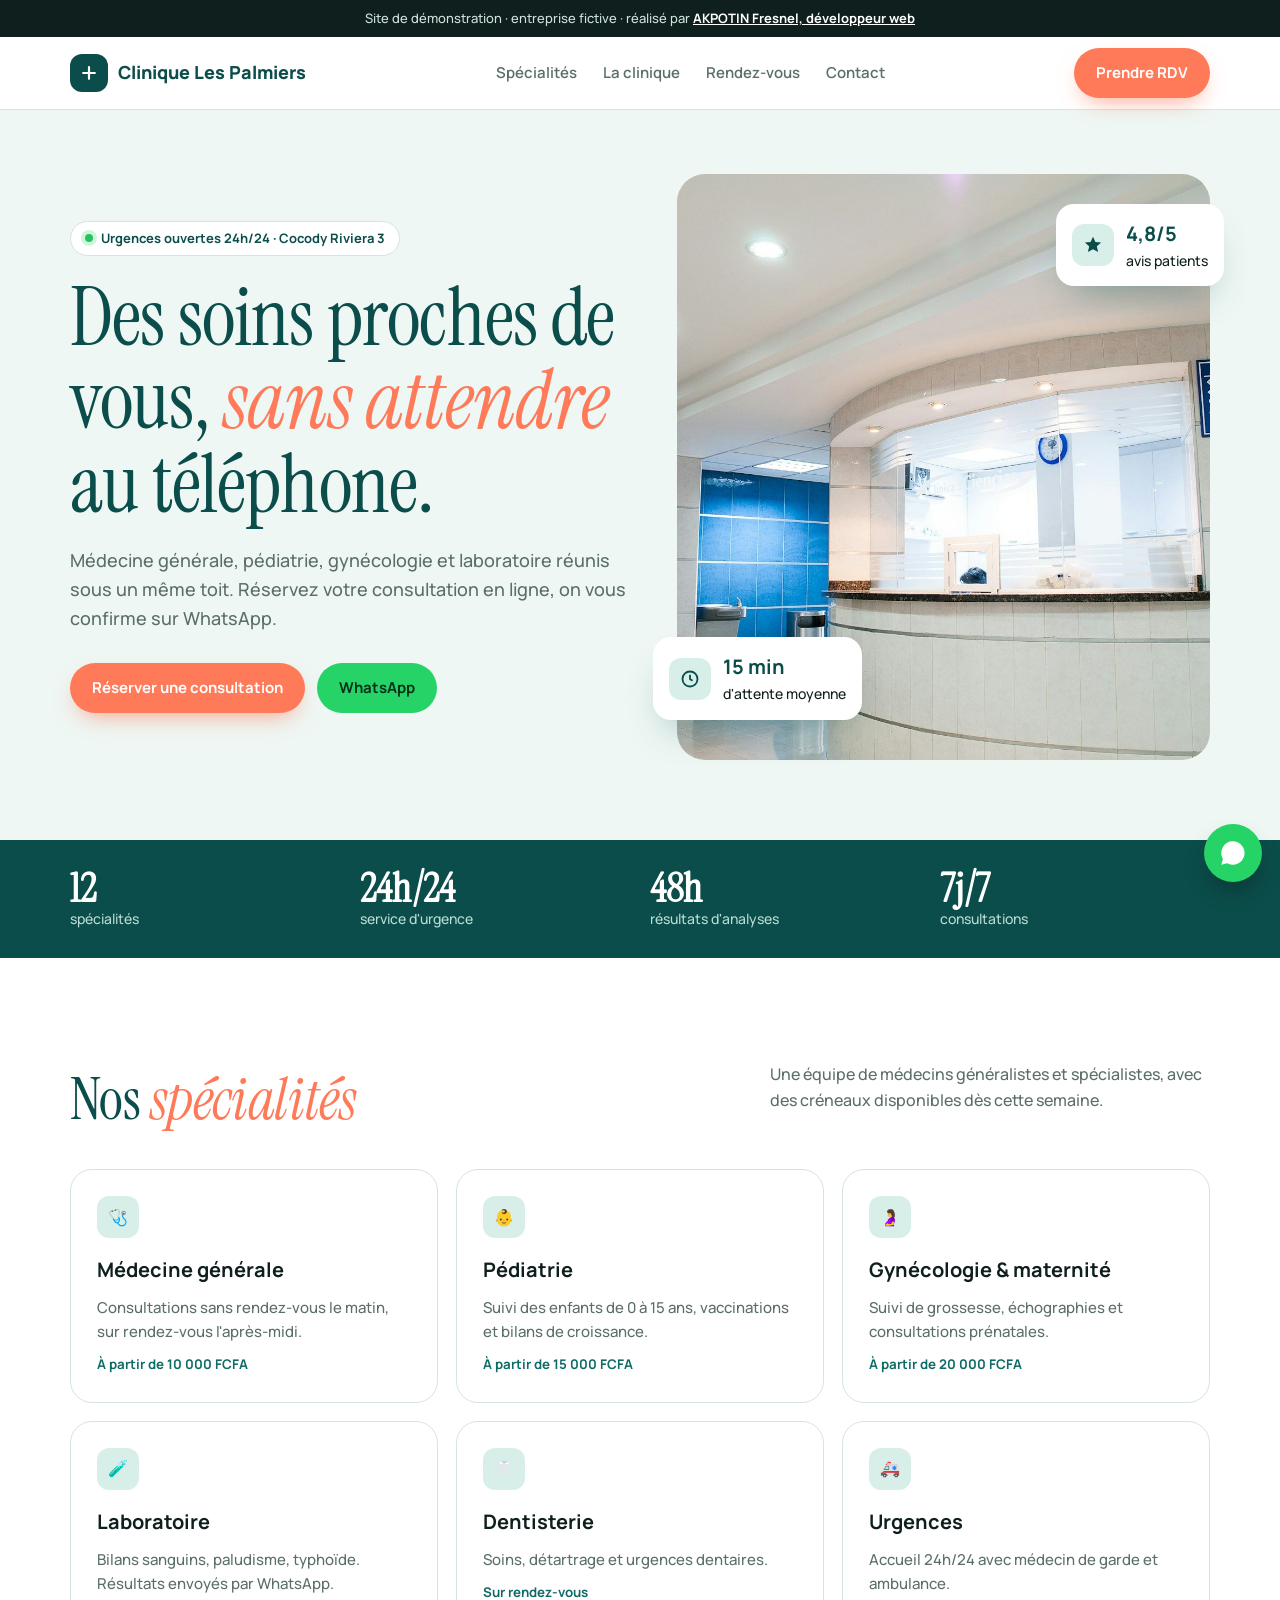
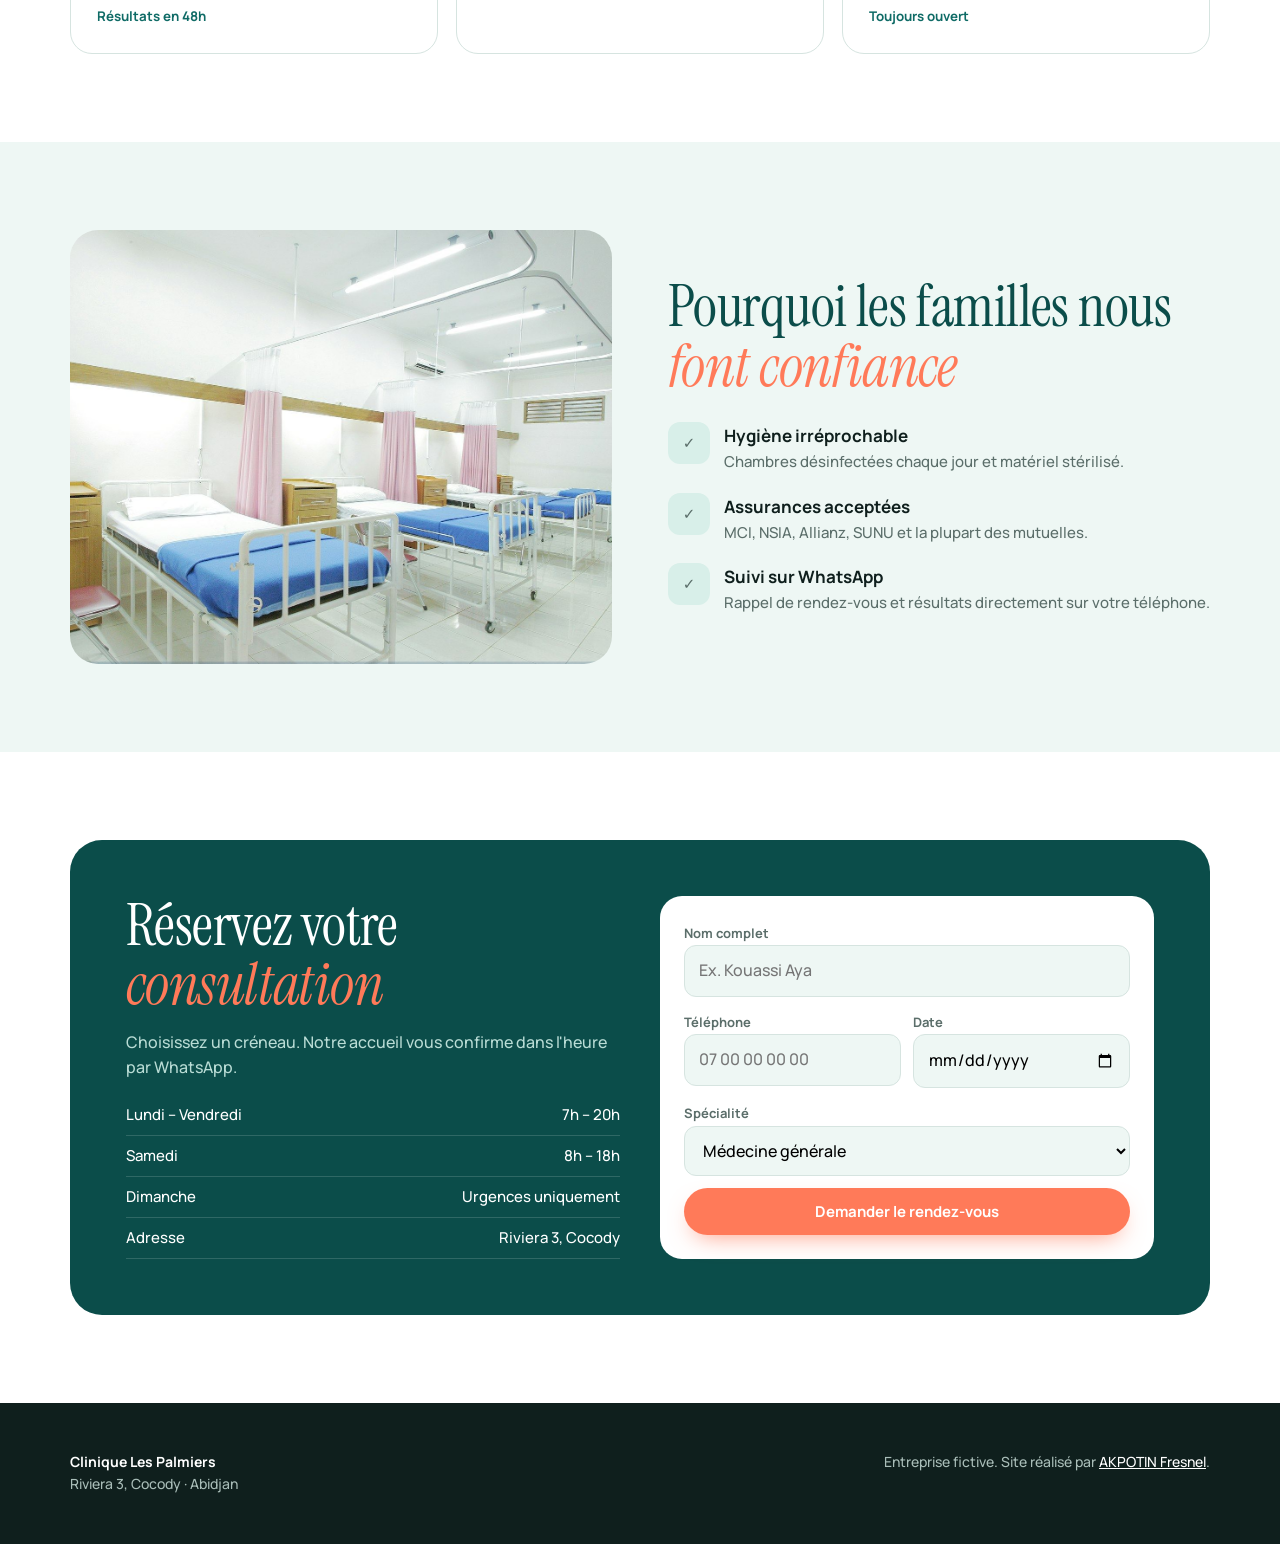
==== demos/clinique/index.html @ fb8897aa "Portfolio: vraies réalisations, démos clinique et hôtel, animations Co-Authored-By: Claude Opus 5.5 " ====
<!doctype html>
<html lang="fr">
<head>
<meta charset="utf-8">
<meta name="viewport" content="width=device-width,initial-scale=1">
<title>Clinique Les Palmiers · Cocody, Abidjan (démo)</title>
<meta name="description" content="Site de démonstration réalisé par AKPOTIN Fresnel : clinique pluridisciplinaire fictive à Cocody, Abidjan.">
<meta name="robots" content="noindex">
<link rel="preconnect" href="https://fonts.googleapis.com">
<link rel="stylesheet" href="https://fonts.googleapis.com/css2?family=Instrument+Serif:ital@0;1&family=Manrope:wght@400;500;600;700;800&display=swap">
<style>
:root{
  --teal:#0b4d4a; --teal2:#0f6b66; --mint:#d8efe9; --mint2:#eef7f4; --coral:#ff7a59; --ink:#0f1f1d; --muted:#5b6e6a; --white:#fff; --line:#d6e4e0;
  --serif:"Instrument Serif",Georgia,serif; --sans:"Manrope",system-ui,sans-serif;
}
*{box-sizing:border-box}
html{scroll-behavior:smooth}
body{margin:0;font:500 16px/1.6 var(--sans);color:var(--ink);background:var(--white)}
a{color:inherit}
img{max-width:100%;display:block}
.in{max-width:1180px;margin:0 auto;padding-inline:20px}
.demo{background:var(--ink);color:#cfe3de;font-size:13px;text-align:center;padding:8px 16px}
.demo a{color:#fff;font-weight:700}
header{position:sticky;top:0;z-index:10;background:rgb(255 255 255 / .92);backdrop-filter:blur(10px);border-bottom:1px solid var(--line)}
header .in{display:flex;align-items:center;justify-content:space-between;height:72px;gap:16px}
.logo{display:flex;align-items:center;gap:10px;font-weight:800;font-size:18px;text-decoration:none;color:var(--teal)}
.logo i{width:38px;height:38px;border-radius:12px;background:var(--teal);display:grid;place-items:center}
nav{display:flex;gap:26px;font-weight:600;font-size:15px}
nav a{text-decoration:none;color:var(--muted)} nav a:hover{color:var(--teal)}
@media (max-width:880px){nav{display:none}}
.btn{display:inline-flex;align-items:center;gap:8px;padding:13px 22px;border-radius:999px;font-weight:700;text-decoration:none;border:0;cursor:pointer;font-family:inherit;font-size:15px;transition:transform .2s,box-shadow .2s}
.btn:hover{transform:translateY(-2px)}
.b-coral{background:var(--coral);color:#fff;box-shadow:0 10px 24px -10px rgb(255 122 89 / .8)}
.b-wa{background:#25d366;color:#05301a}
.b-ghost{background:var(--mint2);color:var(--teal)}
.hero{background:var(--mint2);overflow:hidden}
.hero .in{display:grid;grid-template-columns:1.05fr 1fr;gap:48px;align-items:center;padding-block:64px 80px}
@media (max-width:900px){.hero .in{grid-template-columns:1fr}}
.kicker{display:inline-flex;align-items:center;gap:8px;background:#fff;border:1px solid var(--line);border-radius:999px;padding:6px 14px;font-size:13px;font-weight:700;color:var(--teal)}
.kicker b{width:8px;height:8px;border-radius:50%;background:#22c55e;box-shadow:0 0 0 4px rgb(34 197 94 / .2)}
h1,h2{font-family:var(--serif);font-weight:400;letter-spacing:-.01em;line-height:1.02;margin:0}
h1{font-size:clamp(46px,6.4vw,84px);margin-top:20px;color:var(--teal)}
h1 em,h2 em{color:var(--coral)}
.hero p.lead{font-size:18px;color:var(--muted);max-width:52ch;margin:20px 0 30px}
.ctas{display:flex;flex-wrap:wrap;gap:12px}
.pic{position:relative}
.pic img{border-radius:28px;aspect-ratio:4/4.4;object-fit:cover;width:100%}
.float{position:absolute;background:#fff;border-radius:18px;padding:14px 16px;box-shadow:0 20px 40px -18px rgb(11 77 74 / .45);display:flex;gap:12px;align-items:center;font-size:14px}
.float strong{display:block;font-size:20px;color:var(--teal)}
.f1{left:-24px;bottom:40px} .f2{right:-14px;top:30px}
@media (max-width:900px){.f1{left:10px}.f2{right:10px}}
.ic{width:42px;height:42px;border-radius:12px;background:var(--mint);display:grid;place-items:center;color:var(--teal);flex:none}
.strip{background:var(--teal);color:#fff}
.strip .in{display:grid;grid-template-columns:repeat(4,1fr);gap:20px;padding-block:28px}
.strip div{display:flex;flex-direction:column}
.strip strong{font-family:var(--serif);font-size:40px;line-height:1}
.strip span{font-size:14px;color:#b9dcd5}
@media (max-width:700px){.strip .in{grid-template-columns:repeat(2,1fr)}}
section{padding-block:88px}
h2{font-size:clamp(36px,4.6vw,58px);color:var(--teal)}
.sh{display:flex;flex-wrap:wrap;justify-content:space-between;align-items:end;gap:20px;margin-bottom:40px}
.sh p{max-width:44ch;color:var(--muted)}
.svc{display:grid;grid-template-columns:repeat(3,1fr);gap:18px}
@media (max-width:900px){.svc{grid-template-columns:1fr 1fr}} @media (max-width:560px){.svc{grid-template-columns:1fr}}
.card{border:1px solid var(--line);border-radius:22px;padding:26px;display:grid;gap:10px;align-content:start;transition:border-color .2s,transform .2s,background .2s}
.card:hover{border-color:var(--teal2);transform:translateY(-4px);background:var(--mint2)}
.card h3{margin:6px 0 0;font-size:20px}
.card p{margin:0;color:var(--muted);font-size:15px}
.card small{color:var(--teal2);font-weight:700}
.split{display:grid;grid-template-columns:1fr 1fr;gap:56px;align-items:center}
@media (max-width:900px){.split{grid-template-columns:1fr}}
.split img{border-radius:28px;aspect-ratio:5/4;object-fit:cover}
.why{list-style:none;padding:0;margin:26px 0 0;display:grid;gap:18px}
.why li{display:grid;grid-template-columns:42px 1fr;gap:14px}
.why b{display:block;font-size:17px}
.why span{color:var(--muted);font-size:15px}
.rdv{background:var(--teal);color:#fff;border-radius:32px;padding:clamp(28px,5vw,56px);display:grid;grid-template-columns:1fr 1fr;gap:40px}
@media (max-width:900px){.rdv{grid-template-columns:1fr}}
.rdv h2{color:#fff}
.rdv p{color:#b9dcd5}
form{background:#fff;color:var(--ink);border-radius:22px;padding:24px;display:grid;gap:12px}
label{font-size:13px;font-weight:700;color:var(--muted)}
input,select{width:100%;font:inherit;padding:12px 14px;border:1px solid var(--line);border-radius:12px;background:var(--mint2)}
.row2{display:grid;grid-template-columns:1fr 1fr;gap:12px}
.ok{display:none;background:var(--mint);color:var(--teal);border-radius:12px;padding:12px;font-weight:700}
.hours{display:grid;gap:8px;margin-top:22px}
.hours div{display:flex;justify-content:space-between;border-bottom:1px solid rgb(255 255 255 / .15);padding-bottom:8px;font-size:15px}
footer{background:var(--ink);color:#a9bdb8;padding-block:48px;font-size:14px}
footer .in{display:flex;flex-wrap:wrap;justify-content:space-between;gap:20px}
footer strong{color:#fff}
.wa-fab{position:fixed;right:18px;bottom:18px;z-index:20;width:58px;height:58px;border-radius:50%;background:#25d366;display:grid;place-items:center;box-shadow:0 12px 26px -8px rgb(0 0 0 / .4);animation:pulse 2.4s infinite}
@keyframes pulse{0%{box-shadow:0 0 0 0 rgb(37 211 102 / .55)}70%{box-shadow:0 0 0 16px rgb(37 211 102 / 0)}100%{box-shadow:0 0 0 0 rgb(37 211 102 / 0)}}
.rv{opacity:0;transform:translateY(24px);transition:opacity .7s,transform .7s}
.rv.on{opacity:1;transform:none}
@media (prefers-reduced-motion:reduce){.rv{opacity:1;transform:none;transition:none}.wa-fab{animation:none}html{scroll-behavior:auto}}
</style>
</head>
<body>
<div class="demo">Site de démonstration · entreprise fictive · réalisé par <a href="../../">AKPOTIN Fresnel, développeur web</a></div>
<header><div class="in">
  <a class="logo" href="#"><i><svg width="20" height="20" viewBox="0 0 24 24" fill="none" stroke="#fff" stroke-width="2.6" stroke-linecap="round"><path d="M12 5v14M5 12h14"/></svg></i>Clinique Les Palmiers</a>
  <nav><a href="#services">Spécialités</a><a href="#clinique">La clinique</a><a href="#rdv">Rendez-vous</a><a href="#contact">Contact</a></nav>
  <a class="btn b-coral" href="#rdv">Prendre RDV</a>
</div></header>

<section class="hero" style="padding:0"><div class="in">
  <div>
    <span class="kicker"><b></b>Urgences ouvertes 24h/24 · Cocody Riviera 3</span>
    <h1>Des soins proches de vous, <em>sans attendre</em> au téléphone.</h1>
    <p class="lead">Médecine générale, pédiatrie, gynécologie et laboratoire réunis sous un même toit. Réservez votre consultation en ligne, on vous confirme sur WhatsApp.</p>
    <div class="ctas">
      <a class="btn b-coral" href="#rdv">Réserver une consultation</a>
      <a class="btn b-wa" href="https://wa.me/2290153829990?text=Bonjour%2C%20j%27ai%20vu%20la%20d%C3%A9mo%20Clinique%20Les%20Palmiers." target="_blank" rel="noopener">WhatsApp</a>
    </div>
  </div>
  <div class="pic">
    <img src="img/accueil.jpg" alt="Accueil lumineux de la clinique">
    <div class="float f1"><span class="ic"><svg width="20" height="20" viewBox="0 0 24 24" fill="none" stroke="currentColor" stroke-width="2.2"><circle cx="12" cy="12" r="9"/><path d="M12 7v5l3 2"/></svg></span><div><strong>15 min</strong>d'attente moyenne</div></div>
    <div class="float f2"><span class="ic"><svg width="20" height="20" viewBox="0 0 24 24" fill="currentColor"><path d="m12 2 2.9 6.3 6.9.7-5.2 4.6 1.5 6.8L12 17l-6.1 3.4 1.5-6.8L2.2 9l6.9-.7z"/></svg></span><div><strong>4,8/5</strong>avis patients</div></div>
  </div>
</div></section>

<div class="strip"><div class="in">
  <div><strong>12</strong><span>spécialités</span></div>
  <div><strong>24h/24</strong><span>service d'urgence</span></div>
  <div><strong>48h</strong><span>résultats d'analyses</span></div>
  <div><strong>7j/7</strong><span>consultations</span></div>
</div></div>

<section id="services"><div class="in">
  <div class="sh rv"><h2>Nos <em>spécialités</em></h2><p>Une équipe de médecins généralistes et spécialistes, avec des créneaux disponibles dès cette semaine.</p></div>
  <div class="svc">
    <div class="card rv"><span class="ic">🩺</span><h3>Médecine générale</h3><p>Consultations sans rendez-vous le matin, sur rendez-vous l'après-midi.</p><small>À partir de 10 000 FCFA</small></div>
    <div class="card rv"><span class="ic">👶</span><h3>Pédiatrie</h3><p>Suivi des enfants de 0 à 15 ans, vaccinations et bilans de croissance.</p><small>À partir de 15 000 FCFA</small></div>
    <div class="card rv"><span class="ic">🤰</span><h3>Gynécologie & maternité</h3><p>Suivi de grossesse, échographies et consultations prénatales.</p><small>À partir de 20 000 FCFA</small></div>
    <div class="card rv"><span class="ic">🧪</span><h3>Laboratoire</h3><p>Bilans sanguins, paludisme, typhoïde. Résultats envoyés par WhatsApp.</p><small>Résultats en 48h</small></div>
    <div class="card rv"><span class="ic">🦷</span><h3>Dentisterie</h3><p>Soins, détartrage et urgences dentaires.</p><small>Sur rendez-vous</small></div>
    <div class="card rv"><span class="ic">🚑</span><h3>Urgences</h3><p>Accueil 24h/24 avec médecin de garde et ambulance.</p><small>Toujours ouvert</small></div>
  </div>
</div></section>

<section id="clinique" style="background:var(--mint2)"><div class="in split">
  <img class="rv" src="img/chambres.jpg" alt="Chambres d'hospitalisation propres et équipées">
  <div class="rv">
    <h2>Pourquoi les familles nous <em>font confiance</em></h2>
    <ul class="why">
      <li><span class="ic">✓</span><div><b>Hygiène irréprochable</b><span>Chambres désinfectées chaque jour et matériel stérilisé.</span></div></li>
      <li><span class="ic">✓</span><div><b>Assurances acceptées</b><span>MCI, NSIA, Allianz, SUNU et la plupart des mutuelles.</span></div></li>
      <li><span class="ic">✓</span><div><b>Suivi sur WhatsApp</b><span>Rappel de rendez-vous et résultats directement sur votre téléphone.</span></div></li>
    </ul>
  </div>
</div></section>

<section id="rdv"><div class="in">
  <div class="rdv rv">
    <div>
      <h2>Réservez votre <em>consultation</em></h2>
      <p>Choisissez un créneau. Notre accueil vous confirme dans l'heure par WhatsApp.</p>
      <div class="hours" id="contact">
        <div><span>Lundi – Vendredi</span><span>7h – 20h</span></div>
        <div><span>Samedi</span><span>8h – 18h</span></div>
        <div><span>Dimanche</span><span>Urgences uniquement</span></div>
        <div><span>Adresse</span><span>Riviera 3, Cocody</span></div>
      </div>
    </div>
    <form id="f">
      <div><label for="n">Nom complet</label><input id="n" required placeholder="Ex. Kouassi Aya"></div>
      <div class="row2"><div><label for="t">Téléphone</label><input id="t" required placeholder="07 00 00 00 00"></div>
      <div><label for="d">Date</label><input id="d" type="date" required></div></div>
      <div><label for="s">Spécialité</label><select id="s"><option>Médecine générale</option><option>Pédiatrie</option><option>Gynécologie</option><option>Laboratoire</option><option>Dentisterie</option></select></div>
      <button class="btn b-coral" style="justify-content:center">Demander le rendez-vous</button>
      <div class="ok" id="ok">Démonstration : sur un vrai site, la clinique recevrait cette demande sur WhatsApp.</div>
    </form>
  </div>
</div></section>

<footer><div class="in">
  <div><strong>Clinique Les Palmiers</strong><br>Riviera 3, Cocody · Abidjan</div>
  <div>Entreprise fictive. Site réalisé par <a href="../../" style="color:#fff">AKPOTIN Fresnel</a>.</div>
</div></footer>

<a class="wa-fab" href="https://wa.me/2290153829990?text=Bonjour%2C%20j%27ai%20vu%20la%20d%C3%A9mo%20Clinique%20Les%20Palmiers." target="_blank" rel="noopener" aria-label="WhatsApp"><svg width="28" height="28" viewBox="0 0 24 24" fill="#fff"><path d="M12 2a10 10 0 0 0-8.6 15.1L2 22l5-1.3A10 10 0 1 0 12 2Zm4.5 12.1c-.2-.1-1.5-.7-1.7-.8-.2-.1-.4-.1-.6.1l-.8 1c-.1.2-.3.2-.5.1a6.7 6.7 0 0 1-3.3-2.9c-.3-.4.2-.4.7-1.4.1-.2 0-.3 0-.5l-.8-1.8c-.2-.5-.4-.4-.6-.4h-.5a1 1 0 0 0-.7.3 3 3 0 0 0-.9 2.2c0 1.3.9 2.5 1 2.7.1.2 1.8 2.8 4.4 3.9 1.6.7 2.3.8 3.1.6.5-.1 1.5-.6 1.7-1.2.2-.6.2-1.1.2-1.2-.1-.1-.3-.2-.6-.3Z"/></svg></a>
<script>
document.getElementById('f').addEventListener('submit',e=>{e.preventDefault();document.getElementById('ok').style.display='block'});
const io=new IntersectionObserver(es=>es.forEach(x=>{if(x.isIntersecting){x.target.classList.add('on');io.unobserve(x.target)}}),{threshold:.12});
document.querySelectorAll('.rv').forEach(el=>io.observe(el));
</script>
</body>
</html>
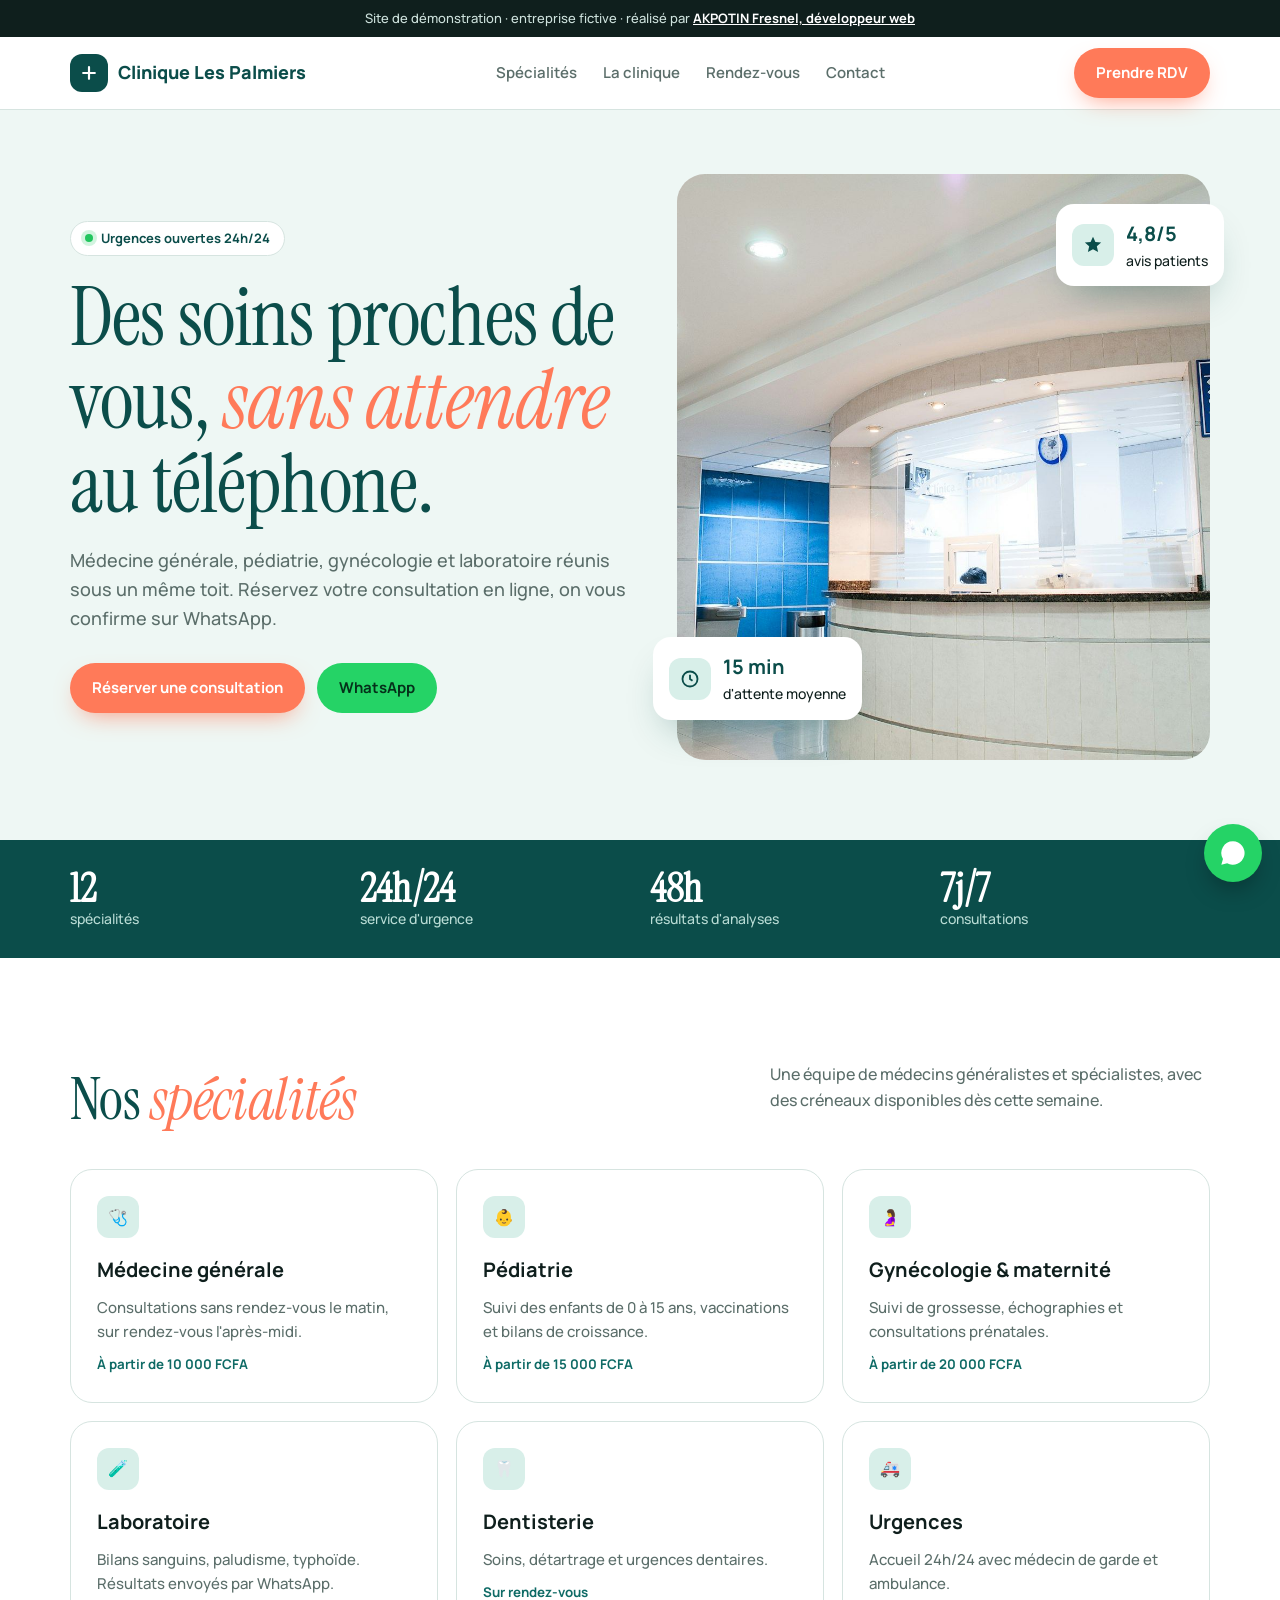
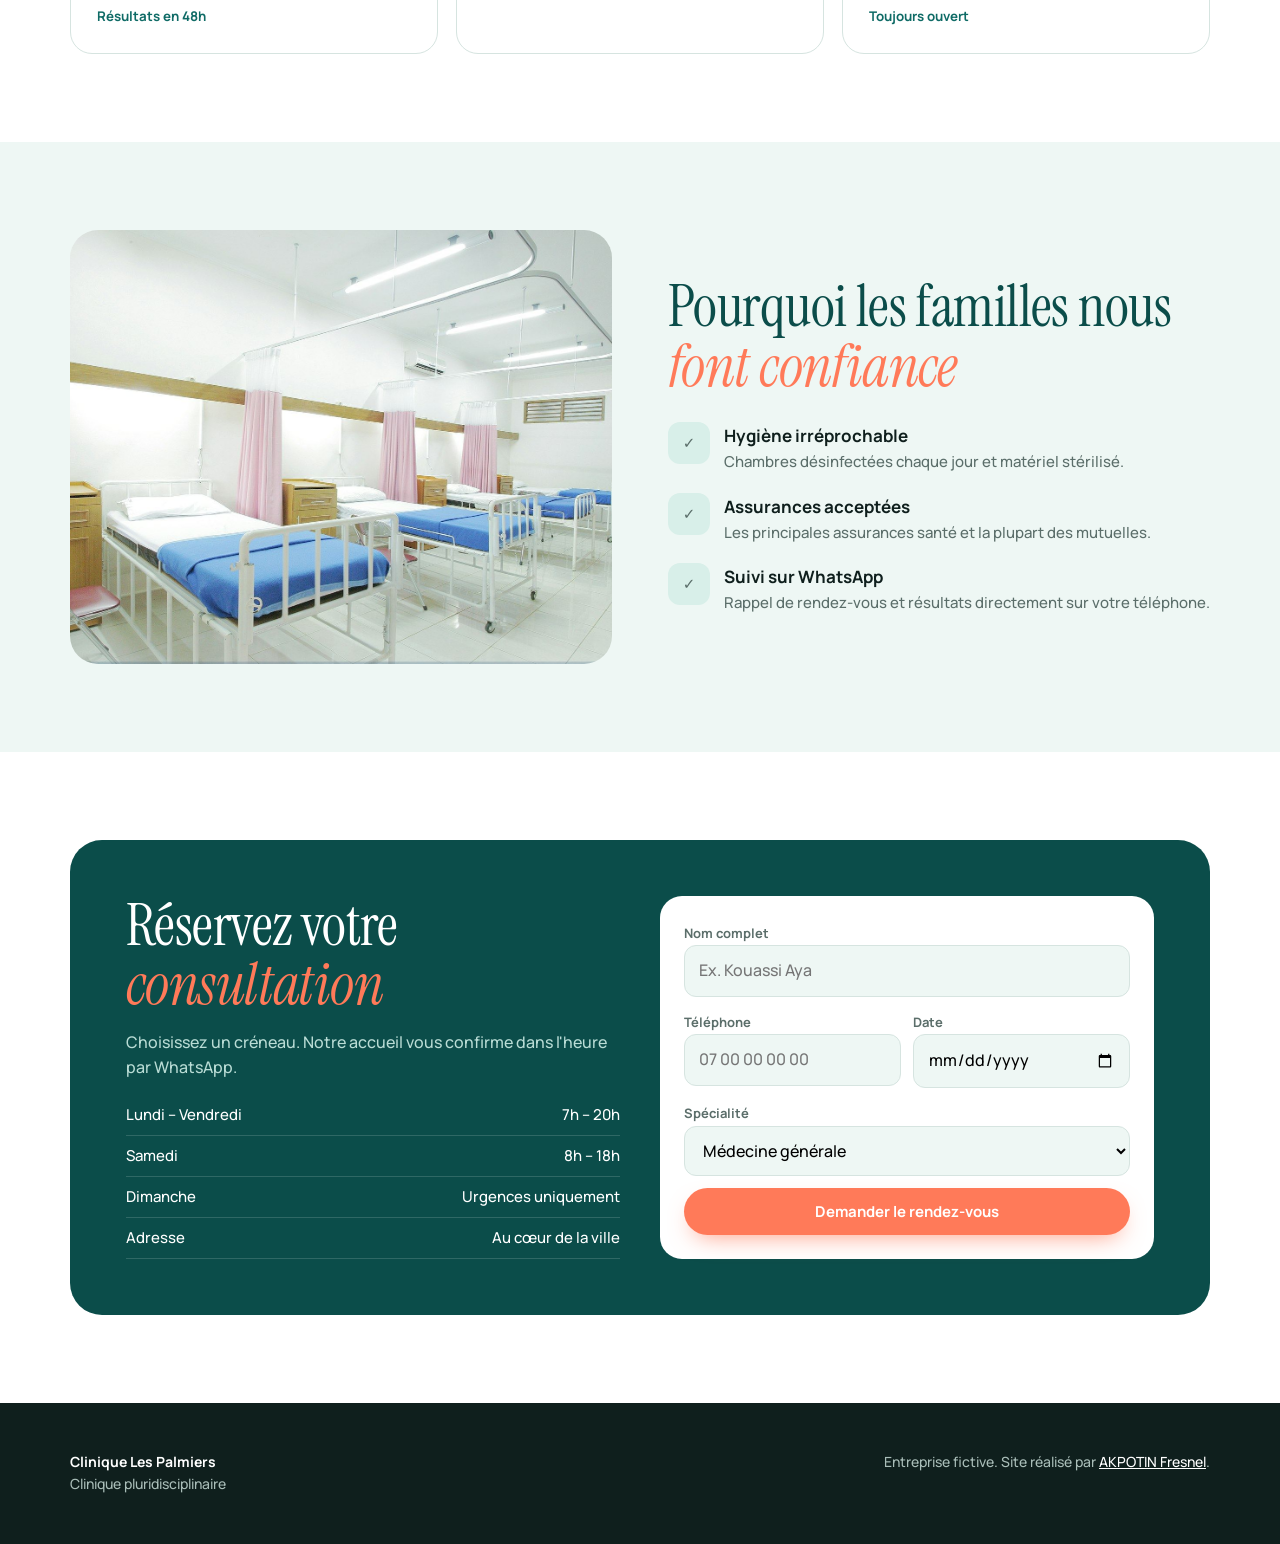
==== commit 746e2d93: "Couleur principale bleu électrique, retrait des mentions de pays et villes Co-Authored-By: Claude Op" ====
--- a/demos/clinique/index.html
+++ b/demos/clinique/index.html
@@ -3,8 +3,8 @@
 <head>
 <meta charset="utf-8">
 <meta name="viewport" content="width=device-width,initial-scale=1">
-<title>Clinique Les Palmiers · Cocody, Abidjan (démo)</title>
-<meta name="description" content="Site de démonstration réalisé par AKPOTIN Fresnel : clinique pluridisciplinaire fictive à Cocody, Abidjan.">
+<title>Clinique Les Palmiers (démo)</title>
+<meta name="description" content="Site de démonstration réalisé par AKPOTIN Fresnel : clinique pluridisciplinaire fictive.">
 <meta name="robots" content="noindex">
 <link rel="preconnect" href="https://fonts.googleapis.com">
 <link rel="stylesheet" href="https://fonts.googleapis.com/css2?family=Instrument+Serif:ital@0;1&family=Manrope:wght@400;500;600;700;800&display=swap">
@@ -105,7 +105,7 @@
 
 <section class="hero" style="padding:0"><div class="in">
   <div>
-    <span class="kicker"><b></b>Urgences ouvertes 24h/24 · Cocody Riviera 3</span>
+    <span class="kicker"><b></b>Urgences ouvertes 24h/24</span>
     <h1>Des soins proches de vous, <em>sans attendre</em> au téléphone.</h1>
     <p class="lead">Médecine générale, pédiatrie, gynécologie et laboratoire réunis sous un même toit. Réservez votre consultation en ligne, on vous confirme sur WhatsApp.</p>
     <div class="ctas">
@@ -145,7 +145,7 @@
     <h2>Pourquoi les familles nous <em>font confiance</em></h2>
     <ul class="why">
       <li><span class="ic">✓</span><div><b>Hygiène irréprochable</b><span>Chambres désinfectées chaque jour et matériel stérilisé.</span></div></li>
-      <li><span class="ic">✓</span><div><b>Assurances acceptées</b><span>MCI, NSIA, Allianz, SUNU et la plupart des mutuelles.</span></div></li>
+      <li><span class="ic">✓</span><div><b>Assurances acceptées</b><span>Les principales assurances santé et la plupart des mutuelles.</span></div></li>
       <li><span class="ic">✓</span><div><b>Suivi sur WhatsApp</b><span>Rappel de rendez-vous et résultats directement sur votre téléphone.</span></div></li>
     </ul>
   </div>
@@ -160,7 +160,7 @@
         <div><span>Lundi – Vendredi</span><span>7h – 20h</span></div>
         <div><span>Samedi</span><span>8h – 18h</span></div>
         <div><span>Dimanche</span><span>Urgences uniquement</span></div>
-        <div><span>Adresse</span><span>Riviera 3, Cocody</span></div>
+        <div><span>Adresse</span><span>Au cœur de la ville</span></div>
       </div>
     </div>
     <form id="f">
@@ -175,7 +175,7 @@
 </div></section>
 
 <footer><div class="in">
-  <div><strong>Clinique Les Palmiers</strong><br>Riviera 3, Cocody · Abidjan</div>
+  <div><strong>Clinique Les Palmiers</strong><br>Clinique pluridisciplinaire</div>
   <div>Entreprise fictive. Site réalisé par <a href="../../" style="color:#fff">AKPOTIN Fresnel</a>.</div>
 </div></footer>
 
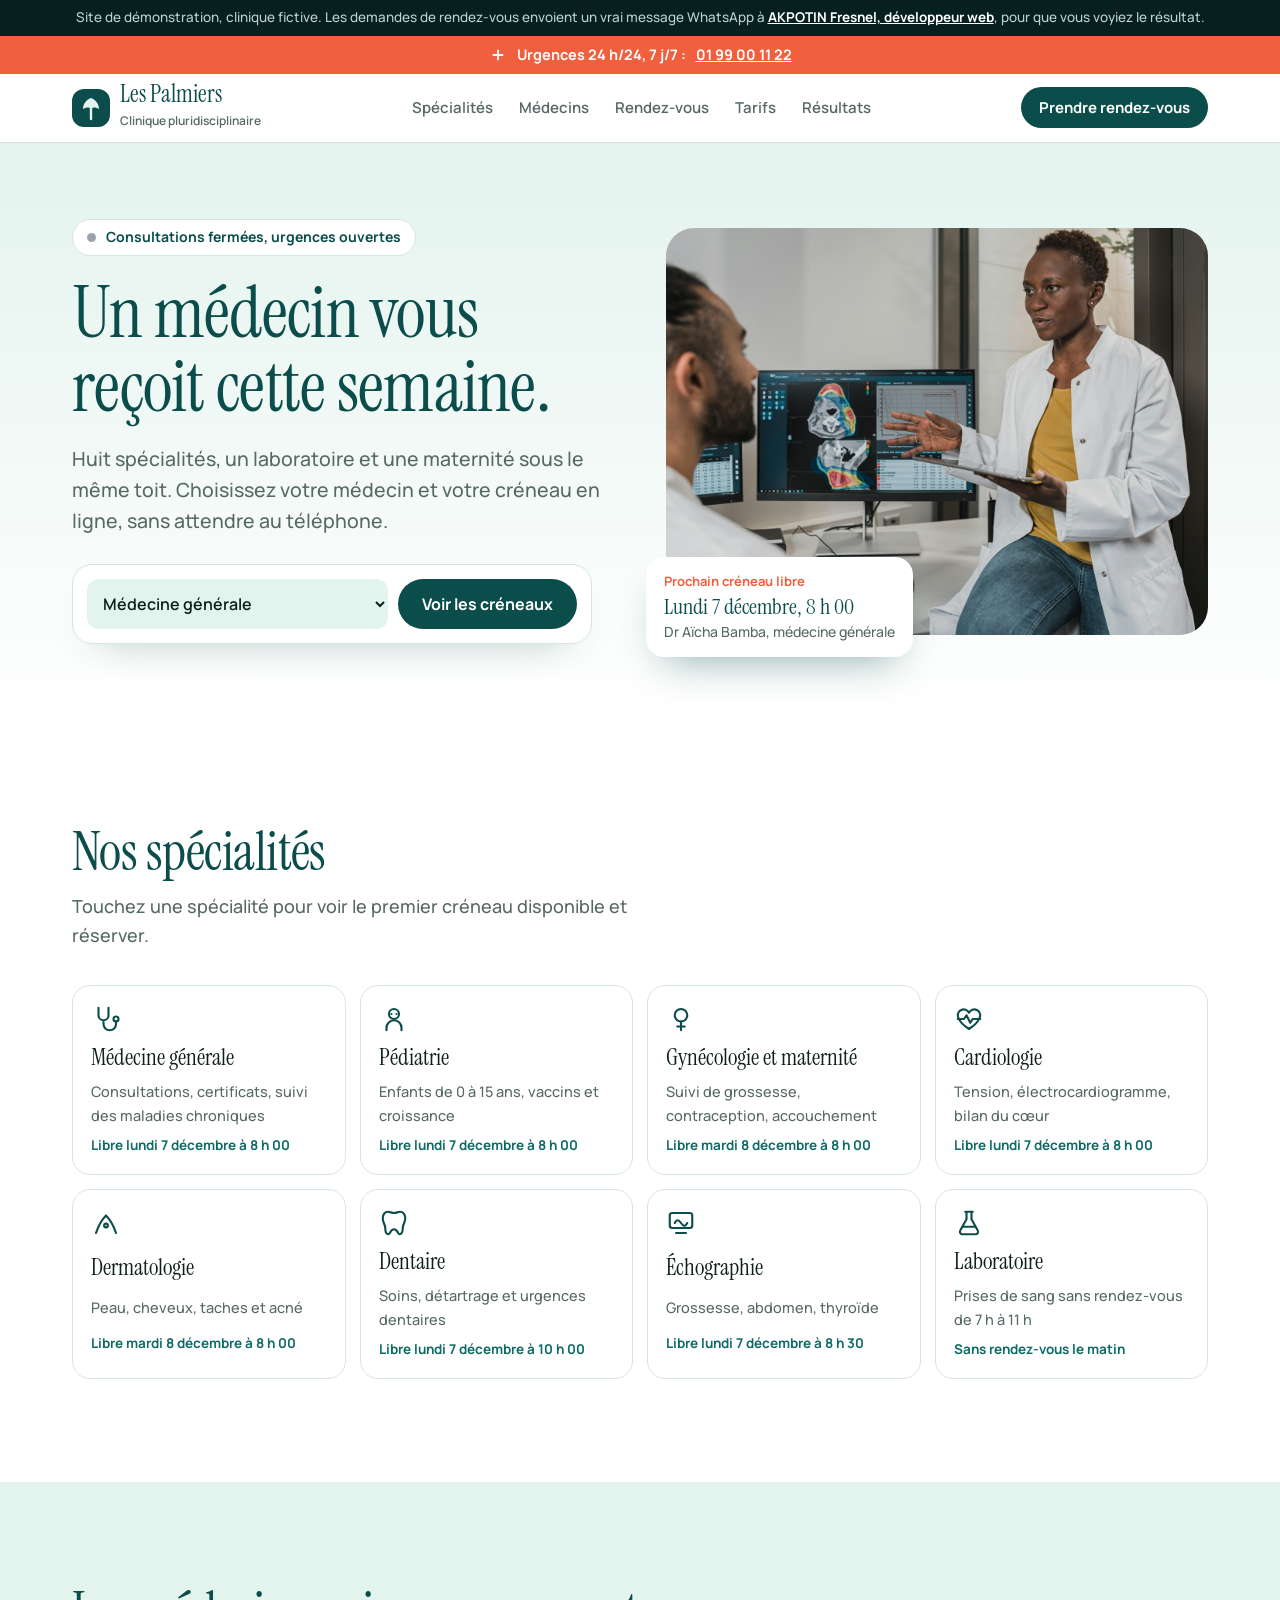
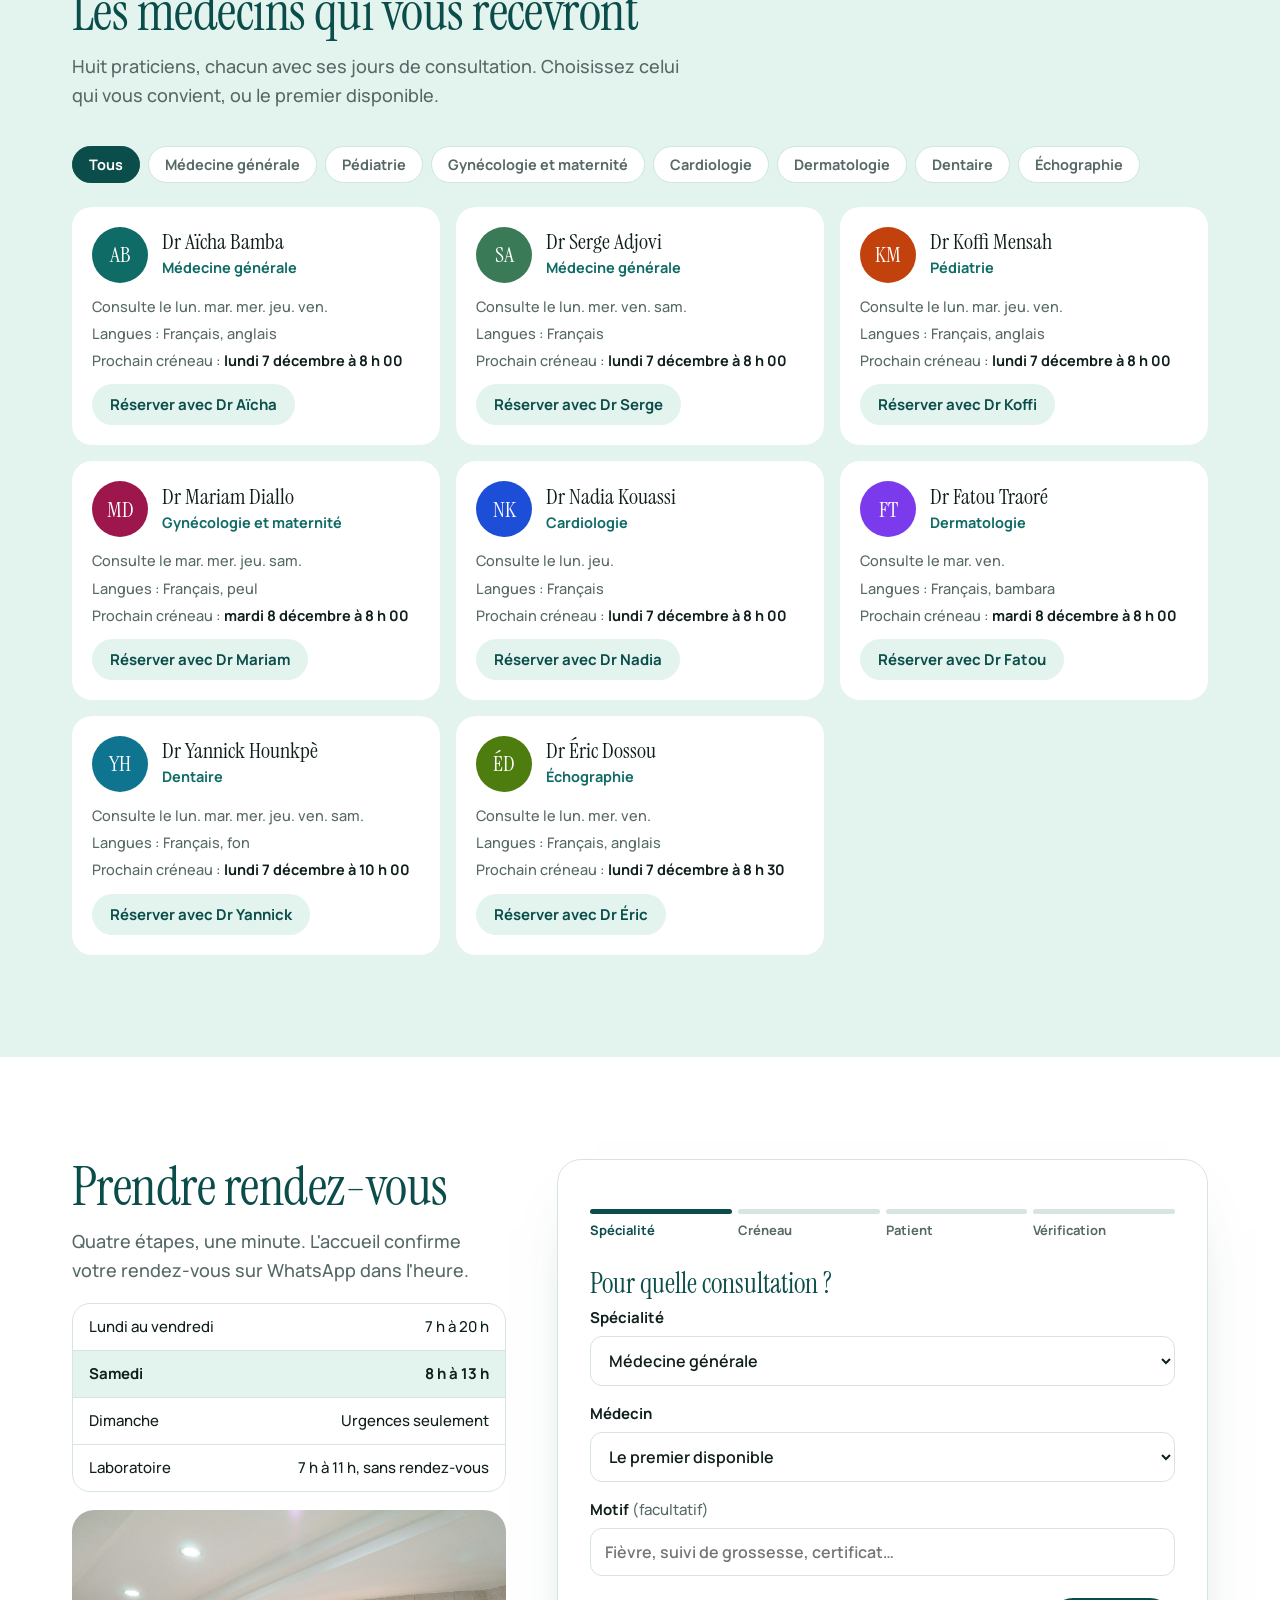
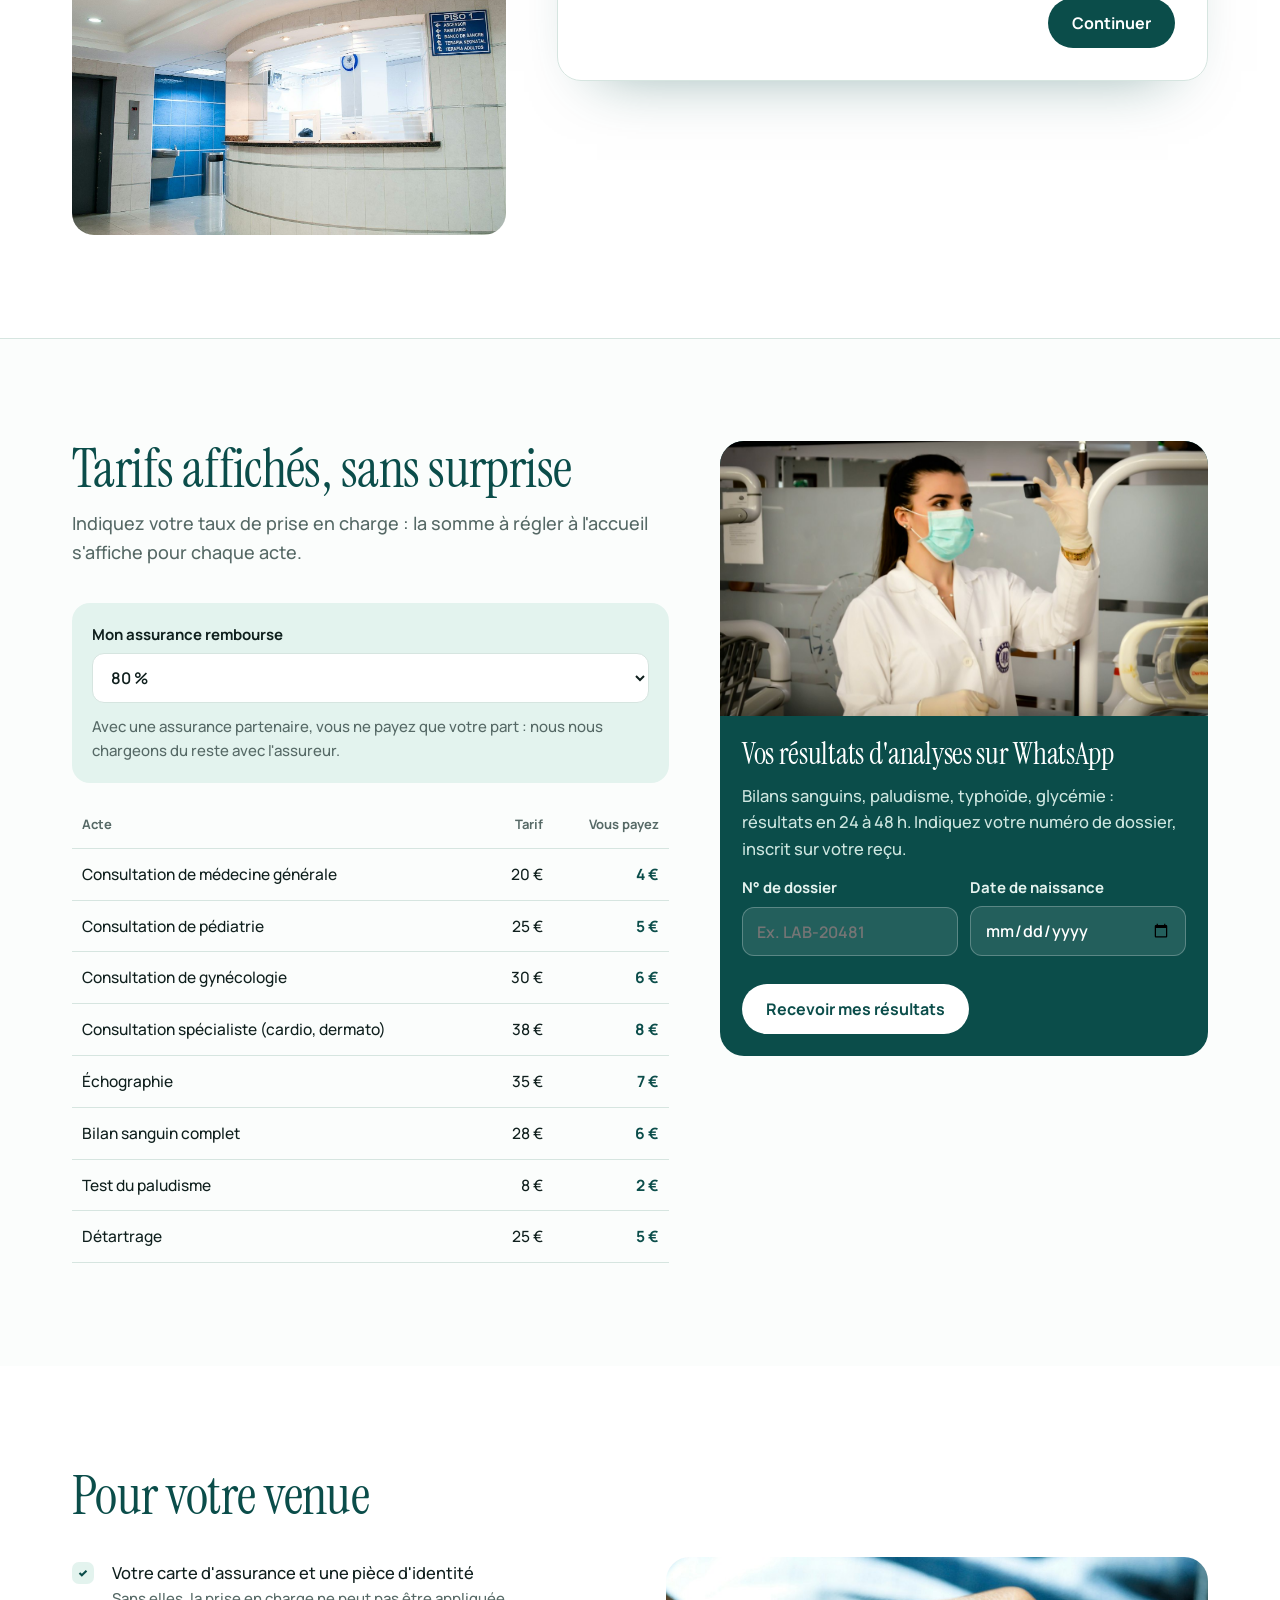
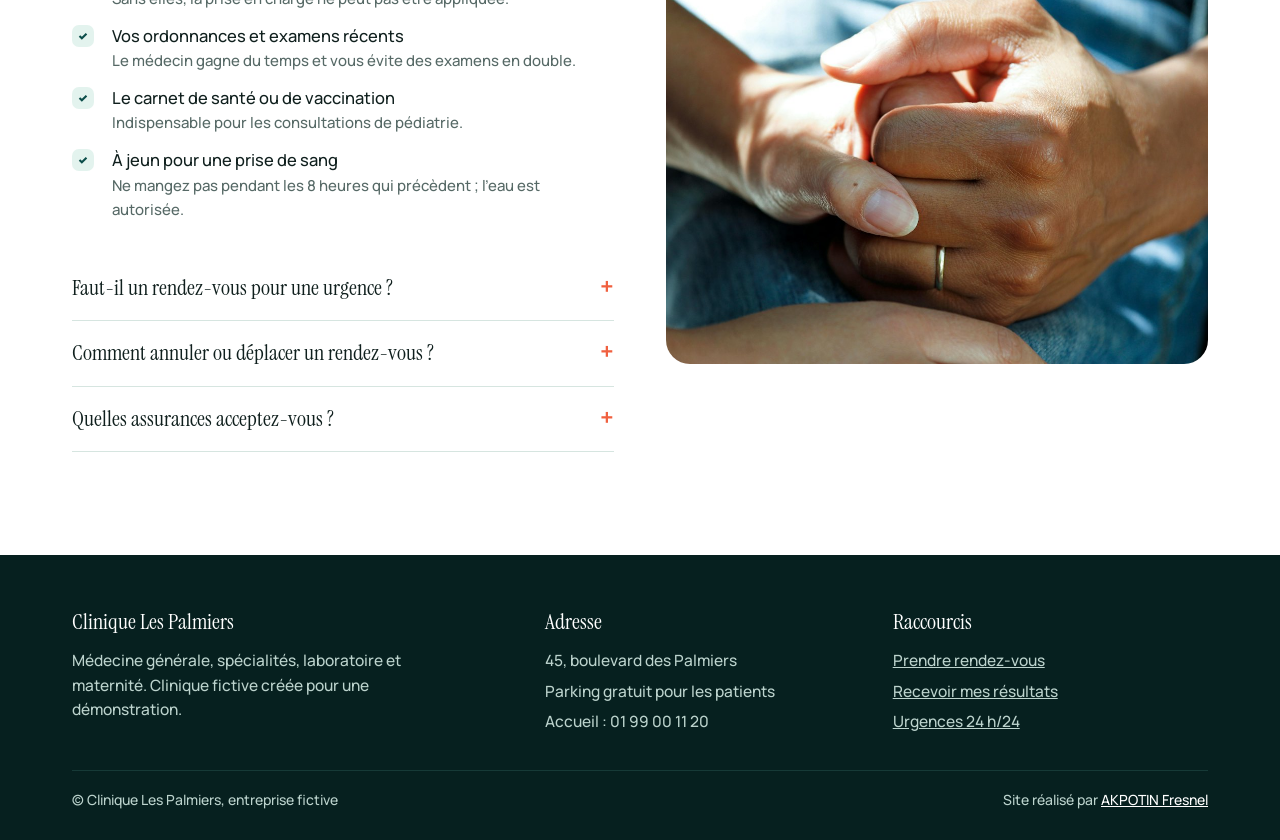
==== commit 853bd6c5: "Refonte des démos clinique et hôtel Clinique : médecins filtrables, prise de rendez-vous en 4 étapes" ====
--- a/demos/clinique/index.html
+++ b/demos/clinique/index.html
@@ -2,188 +2,472 @@
 <html lang="fr">
 <head>
 <meta charset="utf-8">
-<meta name="viewport" content="width=device-width,initial-scale=1">
+<meta name="viewport" content="width=device-width,initial-scale=1,viewport-fit=cover">
 <title>Clinique Les Palmiers (démo)</title>
-<meta name="description" content="Site de démonstration réalisé par AKPOTIN Fresnel : clinique pluridisciplinaire fictive.">
+<meta name="description" content="Site de démonstration réalisé par AKPOTIN Fresnel : clinique fictive avec prise de rendez-vous en ligne, médecins, tarifs et résultats d'analyses.">
 <meta name="robots" content="noindex">
-<link rel="preconnect" href="https://fonts.googleapis.com">
-<link rel="stylesheet" href="https://fonts.googleapis.com/css2?family=Instrument+Serif:ital@0;1&family=Manrope:wght@400;500;600;700;800&display=swap">
+<meta name="theme-color" content="#0b4d4a">
+<link rel="stylesheet" href="fonts/fonts.css">
 <style>
 :root{
-  --teal:#0b4d4a; --teal2:#0f6b66; --mint:#d8efe9; --mint2:#eef7f4; --coral:#ff7a59; --ink:#0f1f1d; --muted:#5b6e6a; --white:#fff; --line:#d6e4e0;
-  --serif:"Instrument Serif",Georgia,serif; --sans:"Manrope",system-ui,sans-serif;
+  --teal:#0b4d4a;
+  --teal-2:#0f6b66;
+  --mint:#e3f3ee;
+  --mint-2:#cbe7de;
+  --coral:#f0603f;
+  --text:#0f1f1d;
+  --muted:#566966;
+  --line:#d6e5e0;
+  --serif:"Instrument Serif",Georgia,serif;
+  --sans:"Manrope",system-ui,sans-serif;
 }
 *{box-sizing:border-box}
-html{scroll-behavior:smooth}
-body{margin:0;font:500 16px/1.6 var(--sans);color:var(--ink);background:var(--white)}
+[hidden]{display:none!important}
+html{scroll-behavior:smooth;scroll-padding-top:120px}
+body{margin:0;font:500 16.5px/1.6 var(--sans);color:var(--text);background:#fff}
+img{max-width:100%;height:auto;display:block}
 a{color:inherit}
-img{max-width:100%;display:block}
-.in{max-width:1180px;margin:0 auto;padding-inline:20px}
-.demo{background:var(--ink);color:#cfe3de;font-size:13px;text-align:center;padding:8px 16px}
+h1,h2,h3{font-family:var(--serif);font-weight:400;margin:0;line-height:1.04;letter-spacing:-.01em;text-wrap:balance}
+p{margin:0}
+.in{max-width:1200px;margin:0 auto;padding-inline:20px}
+@media (min-width:760px){.in{padding-inline:32px}}
+section{padding-block:clamp(64px,8vw,108px)}
+:focus-visible{outline:3px solid var(--coral);outline-offset:2px}
+.demo{background:#06201f;color:#bcd3cd;font-size:13.5px;text-align:center;padding:8px 16px;line-height:1.45}
 .demo a{color:#fff;font-weight:700}
-header{position:sticky;top:0;z-index:10;background:rgb(255 255 255 / .92);backdrop-filter:blur(10px);border-bottom:1px solid var(--line)}
-header .in{display:flex;align-items:center;justify-content:space-between;height:72px;gap:16px}
-.logo{display:flex;align-items:center;gap:10px;font-weight:800;font-size:18px;text-decoration:none;color:var(--teal)}
-.logo i{width:38px;height:38px;border-radius:12px;background:var(--teal);display:grid;place-items:center}
-nav{display:flex;gap:26px;font-weight:600;font-size:15px}
-nav a{text-decoration:none;color:var(--muted)} nav a:hover{color:var(--teal)}
-@media (max-width:880px){nav{display:none}}
-.btn{display:inline-flex;align-items:center;gap:8px;padding:13px 22px;border-radius:999px;font-weight:700;text-decoration:none;border:0;cursor:pointer;font-family:inherit;font-size:15px;transition:transform .2s,box-shadow .2s}
-.btn:hover{transform:translateY(-2px)}
-.b-coral{background:var(--coral);color:#fff;box-shadow:0 10px 24px -10px rgb(255 122 89 / .8)}
-.b-wa{background:#25d366;color:#05301a}
-.b-ghost{background:var(--mint2);color:var(--teal)}
-.hero{background:var(--mint2);overflow:hidden}
-.hero .in{display:grid;grid-template-columns:1.05fr 1fr;gap:48px;align-items:center;padding-block:64px 80px}
-@media (max-width:900px){.hero .in{grid-template-columns:1fr}}
-.kicker{display:inline-flex;align-items:center;gap:8px;background:#fff;border:1px solid var(--line);border-radius:999px;padding:6px 14px;font-size:13px;font-weight:700;color:var(--teal)}
-.kicker b{width:8px;height:8px;border-radius:50%;background:#22c55e;box-shadow:0 0 0 4px rgb(34 197 94 / .2)}
-h1,h2{font-family:var(--serif);font-weight:400;letter-spacing:-.01em;line-height:1.02;margin:0}
-h1{font-size:clamp(46px,6.4vw,84px);margin-top:20px;color:var(--teal)}
-h1 em,h2 em{color:var(--coral)}
-.hero p.lead{font-size:18px;color:var(--muted);max-width:52ch;margin:20px 0 30px}
-.ctas{display:flex;flex-wrap:wrap;gap:12px}
-.pic{position:relative}
-.pic img{border-radius:28px;aspect-ratio:4/4.4;object-fit:cover;width:100%}
-.float{position:absolute;background:#fff;border-radius:18px;padding:14px 16px;box-shadow:0 20px 40px -18px rgb(11 77 74 / .45);display:flex;gap:12px;align-items:center;font-size:14px}
-.float strong{display:block;font-size:20px;color:var(--teal)}
-.f1{left:-24px;bottom:40px} .f2{right:-14px;top:30px}
-@media (max-width:900px){.f1{left:10px}.f2{right:10px}}
-.ic{width:42px;height:42px;border-radius:12px;background:var(--mint);display:grid;place-items:center;color:var(--teal);flex:none}
-.strip{background:var(--teal);color:#fff}
-.strip .in{display:grid;grid-template-columns:repeat(4,1fr);gap:20px;padding-block:28px}
-.strip div{display:flex;flex-direction:column}
-.strip strong{font-family:var(--serif);font-size:40px;line-height:1}
-.strip span{font-size:14px;color:#b9dcd5}
-@media (max-width:700px){.strip .in{grid-template-columns:repeat(2,1fr)}}
-section{padding-block:88px}
-h2{font-size:clamp(36px,4.6vw,58px);color:var(--teal)}
-.sh{display:flex;flex-wrap:wrap;justify-content:space-between;align-items:end;gap:20px;margin-bottom:40px}
-.sh p{max-width:44ch;color:var(--muted)}
-.svc{display:grid;grid-template-columns:repeat(3,1fr);gap:18px}
-@media (max-width:900px){.svc{grid-template-columns:1fr 1fr}} @media (max-width:560px){.svc{grid-template-columns:1fr}}
-.card{border:1px solid var(--line);border-radius:22px;padding:26px;display:grid;gap:10px;align-content:start;transition:border-color .2s,transform .2s,background .2s}
-.card:hover{border-color:var(--teal2);transform:translateY(-4px);background:var(--mint2)}
-.card h3{margin:6px 0 0;font-size:20px}
-.card p{margin:0;color:var(--muted);font-size:15px}
-.card small{color:var(--teal2);font-weight:700}
-.split{display:grid;grid-template-columns:1fr 1fr;gap:56px;align-items:center}
-@media (max-width:900px){.split{grid-template-columns:1fr}}
-.split img{border-radius:28px;aspect-ratio:5/4;object-fit:cover}
-.why{list-style:none;padding:0;margin:26px 0 0;display:grid;gap:18px}
-.why li{display:grid;grid-template-columns:42px 1fr;gap:14px}
-.why b{display:block;font-size:17px}
-.why span{color:var(--muted);font-size:15px}
-.rdv{background:var(--teal);color:#fff;border-radius:32px;padding:clamp(28px,5vw,56px);display:grid;grid-template-columns:1fr 1fr;gap:40px}
-@media (max-width:900px){.rdv{grid-template-columns:1fr}}
-.rdv h2{color:#fff}
-.rdv p{color:#b9dcd5}
-form{background:#fff;color:var(--ink);border-radius:22px;padding:24px;display:grid;gap:12px}
-label{font-size:13px;font-weight:700;color:var(--muted)}
-input,select{width:100%;font:inherit;padding:12px 14px;border:1px solid var(--line);border-radius:12px;background:var(--mint2)}
-.row2{display:grid;grid-template-columns:1fr 1fr;gap:12px}
-.ok{display:none;background:var(--mint);color:var(--teal);border-radius:12px;padding:12px;font-weight:700}
-.hours{display:grid;gap:8px;margin-top:22px}
-.hours div{display:flex;justify-content:space-between;border-bottom:1px solid rgb(255 255 255 / .15);padding-bottom:8px;font-size:15px}
-footer{background:var(--ink);color:#a9bdb8;padding-block:48px;font-size:14px}
-footer .in{display:flex;flex-wrap:wrap;justify-content:space-between;gap:20px}
-footer strong{color:#fff}
-.wa-fab{position:fixed;right:18px;bottom:18px;z-index:20;width:58px;height:58px;border-radius:50%;background:#25d366;display:grid;place-items:center;box-shadow:0 12px 26px -8px rgb(0 0 0 / .4);animation:pulse 2.4s infinite}
-@keyframes pulse{0%{box-shadow:0 0 0 0 rgb(37 211 102 / .55)}70%{box-shadow:0 0 0 16px rgb(37 211 102 / 0)}100%{box-shadow:0 0 0 0 rgb(37 211 102 / 0)}}
-.rv{opacity:0;transform:translateY(24px);transition:opacity .7s,transform .7s}
-.rv.on{opacity:1;transform:none}
-@media (prefers-reduced-motion:reduce){.rv{opacity:1;transform:none;transition:none}.wa-fab{animation:none}html{scroll-behavior:auto}}
+
+.top{position:sticky;top:0;z-index:30}
+.urg{background:var(--coral);color:#fff;font-weight:700;font-size:14.5px}
+.urg .in{display:flex;justify-content:center;align-items:center;gap:10px;min-height:38px;flex-wrap:wrap;text-align:center}
+.urg a{color:#fff}
+header{background:rgb(255 255 255 / .95);backdrop-filter:blur(10px);-webkit-backdrop-filter:blur(10px);border-bottom:1px solid var(--line)}
+header .in{height:68px;display:flex;align-items:center;justify-content:space-between;gap:16px}
+.logo{display:flex;align-items:center;gap:10px;text-decoration:none;color:var(--teal)}
+.logo b{font:400 24px var(--serif);display:block;line-height:1}
+.logo small{font-size:12px;font-weight:600;color:var(--muted)}
+nav.main{display:flex;gap:26px;font-weight:600;font-size:15px}
+nav.main a{text-decoration:none;color:var(--muted)} nav.main a:hover{color:var(--teal)}
+@media (max-width:940px){nav.main{display:none}}
+@media (max-width:480px){.logo small{display:none}.logo b{font-size:21px}header .b-sm{padding:9px 14px;font-size:14px}}
+.btn{display:inline-flex;align-items:center;justify-content:center;gap:10px;border:0;border-radius:999px;font:700 16px var(--sans);padding:14px 24px;cursor:pointer;text-decoration:none;transition:background .15s,transform .15s}
+.btn:active{transform:translateY(1px)}
+.b-teal{background:var(--teal);color:#fff} .b-teal:hover{background:var(--teal-2)}
+.b-mint{background:var(--mint);color:var(--teal)} .b-mint:hover{background:var(--mint-2)}
+.b-sm{padding:10px 18px;font-size:15px}
+
+/* héros */
+.hero{background:linear-gradient(180deg,var(--mint) 0%,#fff 100%);padding-block:clamp(40px,6vw,80px)}
+.hero .in{display:grid;grid-template-columns:minmax(0,1fr) minmax(0,1fr);gap:clamp(28px,4vw,60px);align-items:center}
+@media (max-width:920px){.hero .in{grid-template-columns:minmax(0,1fr)}}
+.status{display:inline-flex;align-items:center;gap:10px;background:#fff;border:1px solid var(--line);border-radius:999px;padding:6px 14px;font-weight:700;font-size:14px;color:var(--teal)}
+.status i{width:9px;height:9px;border-radius:50%;background:#9ca3af}
+.status i.on{background:#16a34a;box-shadow:0 0 0 4px rgb(22 163 74 / .18)}
+.hero h1{font-size:clamp(42px,5.6vw,76px);color:var(--teal);margin-top:20px}
+.hero .lead{font-size:clamp(17px,1.6vw,19.5px);color:var(--muted);max-width:46ch;margin-top:18px}
+.quick{margin-top:28px;background:#fff;border:1px solid var(--line);border-radius:20px;padding:14px;display:grid;grid-template-columns:minmax(0,1fr) auto;gap:10px;box-shadow:0 20px 40px -28px rgb(11 77 74 / .45);max-width:520px}
+.quick select{font:600 16px var(--sans);border:0;background:var(--mint);border-radius:12px;padding:12px;color:var(--text);width:100%}
+@media (max-width:480px){.quick{grid-template-columns:minmax(0,1fr)}}
+.hero figure{margin:0;position:relative}
+.hero figure img{border-radius:28px;aspect-ratio:4/3;object-fit:cover;width:100%}
+.next{position:absolute;left:-20px;bottom:-22px;background:#fff;border-radius:18px;padding:14px 18px;box-shadow:0 20px 40px -18px rgb(11 77 74 / .45);display:grid;gap:2px;max-width:290px}
+.next small{font-weight:700;color:var(--coral);font-size:13px}
+.next b{font:400 22px/1.15 var(--serif);color:var(--teal)}
+.next span{font-size:14px;color:var(--muted)}
+@media (max-width:920px){.next{left:12px}}
+
+.sh{display:grid;gap:12px;max-width:62ch;margin-bottom:36px}
+.sh h2{font-size:clamp(34px,4.4vw,54px);color:var(--teal)}
+.sh p{color:var(--muted);font-size:18px}
+
+/* spécialités */
+.specs{display:grid;grid-template-columns:repeat(4,minmax(0,1fr));gap:14px}
+@media (max-width:980px){.specs{grid-template-columns:repeat(2,minmax(0,1fr))}}
+@media (max-width:480px){.specs{grid-template-columns:minmax(0,1fr)}}
+.spec{appearance:none;text-align:left;font:inherit;color:inherit;background:#fff;border:1px solid var(--line);border-radius:18px;padding:18px;display:grid;gap:8px;cursor:pointer;transition:border-color .15s,background .15s}
+.spec:hover{border-color:var(--teal-2);background:var(--mint)}
+.spec svg{color:var(--teal)}
+.spec b{font:400 23px var(--serif);color:var(--text)}
+.spec span{font-size:14.5px;color:var(--muted)}
+.spec em{font-style:normal;font-size:13.5px;font-weight:700;color:var(--teal-2)}
+
+/* médecins */
+.docs-s{background:var(--mint)}
+.filters{display:flex;gap:8px;flex-wrap:wrap;margin-bottom:24px}
+.filters button{appearance:none;border:1px solid var(--mint-2);background:#fff;border-radius:999px;padding:8px 16px;font:700 14.5px var(--sans);color:var(--muted);cursor:pointer}
+.filters button[aria-pressed="true"]{background:var(--teal);border-color:var(--teal);color:#fff}
+.doclist{display:grid;grid-template-columns:repeat(3,minmax(0,1fr));gap:16px}
+@media (max-width:980px){.doclist{grid-template-columns:repeat(2,minmax(0,1fr))}}
+@media (max-width:620px){.doclist{grid-template-columns:minmax(0,1fr)}}
+.doc{background:#fff;border-radius:20px;padding:20px;display:grid;gap:12px;align-content:start}
+.doc .id{display:flex;gap:14px;align-items:center}
+.av{width:56px;height:56px;border-radius:50%;display:grid;place-items:center;font:400 22px var(--serif);color:#fff;flex:none}
+.doc b{font:400 22px/1.15 var(--serif);display:block}
+.doc .sp{font-size:14.5px;color:var(--teal-2);font-weight:700}
+.doc ul{list-style:none;margin:0;padding:0;display:grid;gap:4px;font-size:14.5px;color:var(--muted)}
+.doc .btn{justify-self:start}
+
+/* prise de rendez-vous */
+.book .wrap{display:grid;grid-template-columns:minmax(0,.8fr) minmax(0,1.2fr);gap:clamp(28px,4vw,56px);align-items:start}
+@media (max-width:920px){.book .wrap{grid-template-columns:minmax(0,1fr)}}
+.side{display:grid;gap:18px}
+.side img{border-radius:22px;aspect-ratio:4/3;object-fit:cover;width:100%}
+.hours{border:1px solid var(--line);border-radius:18px;overflow:hidden}
+.hours div{display:flex;justify-content:space-between;gap:14px;padding:11px 16px;border-bottom:1px solid var(--line);font-size:15px}
+.hours div:last-child{border-bottom:0}
+.hours div.today{background:var(--mint);font-weight:700}
+.wiz{border:1px solid var(--line);border-radius:24px;padding:clamp(20px,3vw,32px);box-shadow:0 30px 60px -40px rgb(11 77 74 / .5)}
+.bar{display:flex;gap:6px;margin-bottom:24px;list-style:none;padding:0}
+.bar li{flex:1;display:grid;gap:6px;font-size:13px;font-weight:700;color:var(--muted)}
+.bar li::before{content:"";height:5px;border-radius:5px;background:var(--line)}
+.bar li.done::before,.bar li.now::before{background:var(--teal)}
+.bar li.now{color:var(--teal)}
+@media (max-width:520px){.bar li{font-size:0}}
+fieldset{border:0;padding:0;margin:0;display:grid;gap:16px}
+legend{font:400 28px var(--serif);color:var(--teal);padding:0;margin-bottom:4px}
+.f{display:grid;gap:6px}
+.f label{font-weight:700;font-size:15px}
+.f input,.f select,.f textarea{font:600 16px var(--sans);border:1.5px solid var(--line);border-radius:12px;padding:12px 14px;width:100%;color:var(--text);background:#fff}
+.f input:focus,.f select:focus,.f textarea:focus{outline:0;border-color:var(--teal-2);box-shadow:0 0 0 4px var(--mint)}
+.two{display:grid;grid-template-columns:repeat(2,minmax(0,1fr));gap:12px}
+@media (max-width:520px){.two{grid-template-columns:minmax(0,1fr)}}
+.days{display:flex;gap:8px;overflow-x:auto;padding-bottom:4px}
+.days button{flex:none;appearance:none;width:66px;border:1.5px solid var(--line);background:#fff;border-radius:14px;padding:8px 0;cursor:pointer;font:700 13px var(--sans);color:var(--muted);display:grid;justify-items:center;gap:0}
+.days button b{font:400 24px var(--serif);color:var(--text)}
+.days button[aria-pressed="true"]{background:var(--teal);border-color:var(--teal);color:#cfe7e1}
+.days button[aria-pressed="true"] b{color:#fff}
+.days button:disabled{opacity:.4;cursor:not-allowed}
+.slots{display:grid;grid-template-columns:repeat(auto-fill,minmax(80px,1fr));gap:8px}
+.slots button{appearance:none;border:1.5px solid var(--line);background:#fff;border-radius:10px;padding:9px 0;font:700 15px var(--sans);cursor:pointer;color:var(--text)}
+.slots button[aria-pressed="true"]{background:var(--coral);border-color:var(--coral);color:#fff}
+.slots button:disabled{color:#b8c6c2;background:#f6faf9;text-decoration:line-through;cursor:not-allowed}
+.hint{font-size:14.5px;color:var(--muted)}
+.radio{display:flex;gap:8px;flex-wrap:wrap}
+.radio label{border:1.5px solid var(--line);border-radius:999px;padding:8px 16px;cursor:pointer;font-weight:700;font-size:15px}
+.radio input{position:absolute;opacity:0}
+.radio label:has(input:checked){background:var(--teal);border-color:var(--teal);color:#fff}
+.radio label:has(input:focus-visible){outline:3px solid var(--coral);outline-offset:2px}
+.recap{background:var(--mint);border-radius:16px;padding:16px 18px;display:grid;gap:8px;margin:0}
+.recap div{display:flex;justify-content:space-between;gap:16px;border-bottom:1px dashed var(--mint-2);padding-bottom:8px}
+.recap div:last-child{border-bottom:0;padding-bottom:0}
+.recap dt{color:var(--muted)} .recap dd{margin:0;font-weight:700;text-align:right}
+.navb{display:flex;justify-content:space-between;gap:12px;margin-top:22px}
+.err{color:#b4232c;font-weight:700;font-size:14.5px}
+.done{display:none;text-align:center;justify-items:center;gap:12px}
+.done.show{display:grid}
+.done h3{font-size:32px;color:var(--teal)}
+
+/* tarifs */
+.price .wrap{display:grid;grid-template-columns:minmax(0,1.1fr) minmax(0,.9fr);gap:clamp(28px,4vw,56px);align-items:start}
+@media (max-width:920px){.price .wrap{grid-template-columns:minmax(0,1fr)}}
+table{width:100%;border-collapse:collapse;font-size:15.5px}
+th,td{text-align:left;padding:13px 10px;border-bottom:1px solid var(--line)}
+th{font-size:13px;color:var(--muted);font-weight:700}
+td:nth-child(n+2),th:nth-child(n+2){text-align:right;white-space:nowrap}
+td b{color:var(--teal)}
+.ins{display:grid;gap:12px;background:var(--mint);border-radius:18px;padding:20px;margin-bottom:18px}
+.ins p{font-size:15px;color:var(--muted)}
+.lab{background:var(--teal);color:#fff;border-radius:24px;overflow:hidden}
+.lab img{aspect-ratio:16/9;object-fit:cover;width:100%}
+.lab form{padding:22px;display:grid;gap:14px}
+.lab h3{font-size:30px}
+.lab p{color:#cfe7e1}
+.lab .f label{color:#e5f3ef}
+.lab .f input{background:rgb(255 255 255 / .1);border-color:rgb(255 255 255 / .25);color:#fff}
+.lab .btn{background:#fff;color:var(--teal)}
+
+.prep{display:grid;grid-template-columns:minmax(0,1fr) minmax(0,1fr);gap:clamp(28px,4vw,56px);align-items:center}
+@media (max-width:920px){.prep{grid-template-columns:minmax(0,1fr)}}
+.prep img{border-radius:24px;aspect-ratio:4/3;object-fit:cover;width:100%}
+.check{list-style:none;margin:0;padding:0;display:grid;gap:12px}
+.check li{display:grid;grid-template-columns:28px minmax(0,1fr);gap:12px}
+.check li::before{content:"";width:22px;height:22px;border-radius:7px;background:var(--mint) url("data:image/svg+xml,%3Csvg xmlns='http://www.w3.org/2000/svg' viewBox='0 0 24 24' fill='none' stroke='%230b4d4a' stroke-width='3.5'%3E%3Cpath d='m6 12 4 4 8-8'/%3E%3C/svg%3E") center/14px no-repeat;margin-top:2px}
+.check span{display:block;color:var(--muted);font-size:15px}
+details{border-bottom:1px solid var(--line)}
+summary{cursor:pointer;list-style:none;display:flex;justify-content:space-between;gap:16px;padding:18px 0;font:400 22px/1.3 var(--serif)}
+summary::-webkit-details-marker{display:none}
+summary::after{content:"+";font:700 24px/1 var(--sans);color:var(--coral);transition:transform .2s}
+details[open] summary::after{transform:rotate(45deg)}
+details p{padding:0 0 20px;color:var(--muted);max-width:64ch}
+
+footer{background:#06201f;color:#bcd3cd;padding-block:52px 28px;font-size:15.5px}
+.fg{display:grid;grid-template-columns:1.4fr 1fr 1fr;gap:32px}
+@media (max-width:760px){.fg{grid-template-columns:minmax(0,1fr)}}
+footer h4{font:400 22px var(--serif);color:#fff;margin:0 0 12px}
+footer ul{list-style:none;margin:0;padding:0;display:grid;gap:6px}
+.legal{margin-top:36px;padding-top:18px;border-top:1px solid #163a37;display:flex;flex-wrap:wrap;justify-content:space-between;gap:10px;font-size:14px}
+.legal a{color:#fff}
+@media (prefers-reduced-motion:reduce){*{transition:none!important}html{scroll-behavior:auto}}
 </style>
 </head>
 <body>
-<div class="demo">Site de démonstration · entreprise fictive · réalisé par <a href="../../">AKPOTIN Fresnel, développeur web</a></div>
-<header><div class="in">
-  <a class="logo" href="#"><i><svg width="20" height="20" viewBox="0 0 24 24" fill="none" stroke="#fff" stroke-width="2.6" stroke-linecap="round"><path d="M12 5v14M5 12h14"/></svg></i>Clinique Les Palmiers</a>
-  <nav><a href="#services">Spécialités</a><a href="#clinique">La clinique</a><a href="#rdv">Rendez-vous</a><a href="#contact">Contact</a></nav>
-  <a class="btn b-coral" href="#rdv">Prendre RDV</a>
-</div></header>
-
-<section class="hero" style="padding:0"><div class="in">
-  <div>
-    <span class="kicker"><b></b>Urgences ouvertes 24h/24</span>
-    <h1>Des soins proches de vous, <em>sans attendre</em> au téléphone.</h1>
-    <p class="lead">Médecine générale, pédiatrie, gynécologie et laboratoire réunis sous un même toit. Réservez votre consultation en ligne, on vous confirme sur WhatsApp.</p>
-    <div class="ctas">
-      <a class="btn b-coral" href="#rdv">Réserver une consultation</a>
-      <a class="btn b-wa" href="https://wa.me/2290153829990?text=Bonjour%2C%20j%27ai%20vu%20la%20d%C3%A9mo%20Clinique%20Les%20Palmiers." target="_blank" rel="noopener">WhatsApp</a>
-    </div>
+<div class="demo">Site de démonstration, clinique fictive. Les demandes de rendez-vous envoient un vrai message WhatsApp à <a href="../../">AKPOTIN Fresnel, développeur web</a>, pour que vous voyiez le résultat.</div>
+
+<div class="top">
+  <div class="urg"><div class="in"><svg width="18" height="18" viewBox="0 0 24 24" fill="none" stroke="currentColor" stroke-width="2.4" aria-hidden="true"><path d="M12 5v14M5 12h14"/></svg>Urgences 24 h/24, 7 j/7 : <a href="tel:+33199001122">01 99 00 11 22</a></div></div>
+  <header>
+    <div class="in">
+      <a class="logo" href="#top" aria-label="Clinique Les Palmiers, accueil">
+        <svg width="38" height="38" viewBox="0 0 38 38" aria-hidden="true"><rect width="38" height="38" rx="12" fill="#0b4d4a"/><path d="M19 9c-5 2-8 6-8 11 4-2 6-2 8 0 2-2 4-2 8 0 0-5-3-9-8-11Z" fill="#e3f3ee"/><path d="M19 19v11" stroke="#e3f3ee" stroke-width="2.4" stroke-linecap="round"/></svg>
+        <span><b>Les Palmiers</b><small>Clinique pluridisciplinaire</small></span>
+      </a>
+      <nav class="main" aria-label="Sections"><a href="#specialites">Spécialités</a><a href="#medecins">Médecins</a><a href="#rdv">Rendez-vous</a><a href="#tarifs">Tarifs</a><a href="#resultats">Résultats</a></nav>
+      <a class="btn b-teal b-sm" href="#rdv">Prendre rendez-vous</a>
+    </div>
+  </header>
+</div>
+
+<main id="top">
+  <section class="hero">
+    <div class="in">
+      <div>
+        <span class="status"><i id="stDot"></i><span id="stTxt">Consultations du lundi au samedi</span></span>
+        <h1>Un médecin vous reçoit cette semaine.</h1>
+        <p class="lead">Huit spécialités, un laboratoire et une maternité sous le même toit. Choisissez votre médecin et votre créneau en ligne, sans attendre au téléphone.</p>
+        <form class="quick" id="quick">
+          <label class="sr" for="qs" style="position:absolute;width:1px;height:1px;overflow:hidden;clip:rect(0 0 0 0)">Spécialité</label>
+          <select id="qs"></select>
+          <button class="btn b-teal" type="submit">Voir les créneaux</button>
+        </form>
+      </div>
+      <figure>
+        <img src="img/medecins.jpg" alt="Une médecin explique un examen à un confrère devant un écran" width="1400" height="1050" fetchpriority="high">
+        <div class="next" aria-live="polite"><small>Prochain créneau libre</small><b id="nextTxt">—</b><span id="nextDoc"></span></div>
+      </figure>
+    </div>
+  </section>
+
+  <section id="specialites">
+    <div class="in">
+      <div class="sh"><h2>Nos spécialités</h2><p>Touchez une spécialité pour voir le premier créneau disponible et réserver.</p></div>
+      <div class="specs" id="specs"></div>
+    </div>
+  </section>
+
+  <section class="docs-s" id="medecins">
+    <div class="in">
+      <div class="sh"><h2>Les médecins qui vous recevront</h2><p>Huit praticiens, chacun avec ses jours de consultation. Choisissez celui qui vous convient, ou le premier disponible.</p></div>
+      <div class="filters" role="group" aria-label="Filtrer par spécialité" id="filters"></div>
+      <div class="doclist" id="doclist"></div>
+    </div>
+  </section>
+
+  <section class="book" id="rdv">
+    <div class="in wrap">
+      <div class="side">
+        <div class="sh" style="margin-bottom:0"><h2>Prendre rendez-vous</h2><p>Quatre étapes, une minute. L'accueil confirme votre rendez-vous sur WhatsApp dans l'heure.</p></div>
+        <div class="hours" id="hours"></div>
+        <img src="img/accueil.jpg" alt="Hall d'accueil lumineux de la clinique" loading="lazy" width="1600" height="1089">
+      </div>
+      <div class="wiz">
+        <form id="wiz" novalidate>
+          <ol class="bar"><li class="now">Spécialité</li><li>Créneau</li><li>Patient</li><li>Vérification</li></ol>
+          <fieldset data-s="0">
+            <legend>Pour quelle consultation ?</legend>
+            <div class="f"><label for="wsp">Spécialité</label><select id="wsp"></select></div>
+            <div class="f"><label for="wdoc">Médecin</label><select id="wdoc"></select></div>
+            <div class="f"><label for="wwhy">Motif <span style="font-weight:500;color:var(--muted)">(facultatif)</span></label><input id="wwhy" placeholder="Fièvre, suivi de grossesse, certificat…"></div>
+          </fieldset>
+          <fieldset data-s="1" hidden>
+            <legend>Quel jour, à quelle heure ?</legend>
+            <div class="days" id="wdays" role="group" aria-label="Jour"></div>
+            <p class="hint" id="whint"></p>
+            <div class="slots" id="wslots" role="group" aria-label="Heure"></div>
+          </fieldset>
+          <fieldset data-s="2" hidden>
+            <legend>Qui consulte ?</legend>
+            <div class="radio" role="radiogroup" aria-label="Patient"><label><input type="radio" name="who" value="Moi-même" checked>Moi-même</label><label><input type="radio" name="who" value="Mon enfant">Mon enfant</label><label><input type="radio" name="who" value="Un proche">Un proche</label></div>
+            <div class="two">
+              <div class="f"><label for="wname">Nom et prénom du patient</label><input id="wname" autocomplete="name"></div>
+              <div class="f"><label for="wbirth">Date de naissance</label><input id="wbirth" type="date"></div>
+            </div>
+            <div class="two">
+              <div class="f"><label for="wtel">Téléphone (WhatsApp)</label><input id="wtel" type="tel" inputmode="tel" autocomplete="tel"></div>
+              <div class="f"><label for="wins">Assurance santé</label><select id="wins"><option>Pas d'assurance</option><option>Assurance prise en charge à 70 %</option><option>Assurance prise en charge à 80 %</option><option>Assurance prise en charge à 100 %</option></select></div>
+            </div>
+            <div class="radio" role="radiogroup" aria-label="Première visite"><label><input type="radio" name="first" value="Première visite" checked>Première visite</label><label><input type="radio" name="first" value="Déjà patient">Déjà venu à la clinique</label></div>
+          </fieldset>
+          <fieldset data-s="3" hidden>
+            <legend>Vérifiez avant d'envoyer</legend>
+            <dl class="recap" id="wrecap"></dl>
+            <p class="hint">En cliquant sur « Envoyer la demande », WhatsApp s'ouvre avec ce récapitulatif. Il ne reste qu'à appuyer sur Envoyer.</p>
+          </fieldset>
+          <p class="err" id="werr" role="alert"></p>
+          <div class="navb"><button class="btn b-mint" type="button" id="wprev" hidden>Retour</button><button class="btn b-teal" type="submit" id="wnext" style="margin-left:auto">Continuer</button></div>
+        </form>
+        <div class="done" id="wdone" role="status">
+          <svg width="64" height="64" viewBox="0 0 64 64" aria-hidden="true"><circle cx="32" cy="32" r="30" fill="#e3f3ee"/><path d="m20 33 8 8 16-17" stroke="#0b4d4a" stroke-width="4" fill="none" stroke-linecap="round" stroke-linejoin="round"/></svg>
+          <h3>Demande prête à partir</h3>
+          <p class="hint">Après l'envoi sur WhatsApp, l'accueil vous confirme le rendez-vous dans l'heure.</p>
+          <button class="btn b-mint" type="button" id="wagain">Prendre un autre rendez-vous</button>
+        </div>
+      </div>
+    </div>
+  </section>
+
+  <section class="price" id="tarifs" style="background:#fbfdfc;border-top:1px solid var(--line)">
+    <div class="in wrap">
+      <div>
+        <div class="sh"><h2>Tarifs affichés, sans surprise</h2><p>Indiquez votre taux de prise en charge : la somme à régler à l'accueil s'affiche pour chaque acte.</p></div>
+        <div class="ins">
+          <div class="f"><label for="rate">Mon assurance rembourse</label><select id="rate"><option value="0">Je n'ai pas d'assurance</option><option value="70">70 %</option><option value="80" selected>80 %</option><option value="100">100 %</option></select></div>
+          <p>Avec une assurance partenaire, vous ne payez que votre part : nous nous chargeons du reste avec l'assureur.</p>
+        </div>
+        <table>
+          <thead><tr><th>Acte</th><th>Tarif</th><th>Vous payez</th></tr></thead>
+          <tbody id="ptable"></tbody>
+        </table>
+      </div>
+      <div class="lab" id="resultats">
+        <img src="img/labo.jpg" alt="Biologiste qui examine un échantillon au laboratoire" loading="lazy" width="1200" height="800">
+        <form id="labf" novalidate>
+          <h3>Vos résultats d'analyses sur WhatsApp</h3>
+          <p>Bilans sanguins, paludisme, typhoïde, glycémie : résultats en 24 à 48 h. Indiquez votre numéro de dossier, inscrit sur votre reçu.</p>
+          <div class="two">
+            <div class="f"><label for="lnum">N° de dossier</label><input id="lnum" placeholder="Ex. LAB-20481"></div>
+            <div class="f"><label for="lbirth">Date de naissance</label><input id="lbirth" type="date"></div>
+          </div>
+          <p class="err" id="lerr" role="alert" style="color:#ffd3c8"></p>
+          <button class="btn" type="submit" style="justify-self:start">Recevoir mes résultats</button>
+        </form>
+      </div>
+    </div>
+  </section>
+
+  <section>
+    <div class="in prep">
+      <div>
+        <div class="sh"><h2>Pour votre venue</h2></div>
+        <ul class="check">
+          <li><div>Votre carte d'assurance et une pièce d'identité<span>Sans elles, la prise en charge ne peut pas être appliquée.</span></div></li>
+          <li><div>Vos ordonnances et examens récents<span>Le médecin gagne du temps et vous évite des examens en double.</span></div></li>
+          <li><div>Le carnet de santé ou de vaccination<span>Indispensable pour les consultations de pédiatrie.</span></div></li>
+          <li><div>À jeun pour une prise de sang<span>Ne mangez pas pendant les 8 heures qui précèdent ; l'eau est autorisée.</span></div></li>
+        </ul>
+        <div style="margin-top:34px">
+          <details><summary>Faut-il un rendez-vous pour une urgence ?</summary><p>Non. Le service d'urgences reçoit sans rendez-vous, jour et nuit, avec un médecin de garde. En cas de détresse, appelez le 01 99 00 11 22.</p></details>
+          <details><summary>Comment annuler ou déplacer un rendez-vous ?</summary><p>Répondez au message de confirmation sur WhatsApp, au plus tard la veille. Le créneau est alors proposé à un autre patient.</p></details>
+          <details><summary>Quelles assurances acceptez-vous ?</summary><p>La plupart des assurances santé et mutuelles d'entreprise. Envoyez une photo de votre carte sur WhatsApp, l'accueil vous confirme la prise en charge.</p></details>
+        </div>
+      </div>
+      <img src="img/mains.jpg" alt="Une soignante tient la main d'une patiente" loading="lazy" width="1200" height="800">
+    </div>
+  </section>
+</main>
+
+<footer>
+  <div class="in">
+    <div class="fg">
+      <div><h4>Clinique Les Palmiers</h4><p style="max-width:34ch">Médecine générale, spécialités, laboratoire et maternité. Clinique fictive créée pour une démonstration.</p></div>
+      <div><h4>Adresse</h4><ul><li>45, boulevard des Palmiers</li><li>Parking gratuit pour les patients</li><li>Accueil : 01 99 00 11 20</li></ul></div>
+      <div><h4>Raccourcis</h4><ul><li><a href="#rdv">Prendre rendez-vous</a></li><li><a href="#resultats">Recevoir mes résultats</a></li><li><a href="tel:+33199001122">Urgences 24 h/24</a></li></ul></div>
+    </div>
+    <div class="legal"><span>© Clinique Les Palmiers, entreprise fictive</span><span>Site réalisé par <a href="../../">AKPOTIN Fresnel</a></span></div>
   </div>
-  <div class="pic">
-    <img src="img/accueil.jpg" alt="Accueil lumineux de la clinique">
-    <div class="float f1"><span class="ic"><svg width="20" height="20" viewBox="0 0 24 24" fill="none" stroke="currentColor" stroke-width="2.2"><circle cx="12" cy="12" r="9"/><path d="M12 7v5l3 2"/></svg></span><div><strong>15 min</strong>d'attente moyenne</div></div>
-    <div class="float f2"><span class="ic"><svg width="20" height="20" viewBox="0 0 24 24" fill="currentColor"><path d="m12 2 2.9 6.3 6.9.7-5.2 4.6 1.5 6.8L12 17l-6.1 3.4 1.5-6.8L2.2 9l6.9-.7z"/></svg></span><div><strong>4,8/5</strong>avis patients</div></div>
-  </div>
-</div></section>
-
-<div class="strip"><div class="in">
-  <div><strong>12</strong><span>spécialités</span></div>
-  <div><strong>24h/24</strong><span>service d'urgence</span></div>
-  <div><strong>48h</strong><span>résultats d'analyses</span></div>
-  <div><strong>7j/7</strong><span>consultations</span></div>
-</div></div>
-
-<section id="services"><div class="in">
-  <div class="sh rv"><h2>Nos <em>spécialités</em></h2><p>Une équipe de médecins généralistes et spécialistes, avec des créneaux disponibles dès cette semaine.</p></div>
-  <div class="svc">
-    <div class="card rv"><span class="ic">🩺</span><h3>Médecine générale</h3><p>Consultations sans rendez-vous le matin, sur rendez-vous l'après-midi.</p><small>À partir de 10 000 FCFA</small></div>
-    <div class="card rv"><span class="ic">👶</span><h3>Pédiatrie</h3><p>Suivi des enfants de 0 à 15 ans, vaccinations et bilans de croissance.</p><small>À partir de 15 000 FCFA</small></div>
-    <div class="card rv"><span class="ic">🤰</span><h3>Gynécologie & maternité</h3><p>Suivi de grossesse, échographies et consultations prénatales.</p><small>À partir de 20 000 FCFA</small></div>
-    <div class="card rv"><span class="ic">🧪</span><h3>Laboratoire</h3><p>Bilans sanguins, paludisme, typhoïde. Résultats envoyés par WhatsApp.</p><small>Résultats en 48h</small></div>
-    <div class="card rv"><span class="ic">🦷</span><h3>Dentisterie</h3><p>Soins, détartrage et urgences dentaires.</p><small>Sur rendez-vous</small></div>
-    <div class="card rv"><span class="ic">🚑</span><h3>Urgences</h3><p>Accueil 24h/24 avec médecin de garde et ambulance.</p><small>Toujours ouvert</small></div>
-  </div>
-</div></section>
-
-<section id="clinique" style="background:var(--mint2)"><div class="in split">
-  <img class="rv" src="img/chambres.jpg" alt="Chambres d'hospitalisation propres et équipées">
-  <div class="rv">
-    <h2>Pourquoi les familles nous <em>font confiance</em></h2>
-    <ul class="why">
-      <li><span class="ic">✓</span><div><b>Hygiène irréprochable</b><span>Chambres désinfectées chaque jour et matériel stérilisé.</span></div></li>
-      <li><span class="ic">✓</span><div><b>Assurances acceptées</b><span>Les principales assurances santé et la plupart des mutuelles.</span></div></li>
-      <li><span class="ic">✓</span><div><b>Suivi sur WhatsApp</b><span>Rappel de rendez-vous et résultats directement sur votre téléphone.</span></div></li>
-    </ul>
-  </div>
-</div></section>
-
-<section id="rdv"><div class="in">
-  <div class="rdv rv">
-    <div>
-      <h2>Réservez votre <em>consultation</em></h2>
-      <p>Choisissez un créneau. Notre accueil vous confirme dans l'heure par WhatsApp.</p>
-      <div class="hours" id="contact">
-        <div><span>Lundi – Vendredi</span><span>7h – 20h</span></div>
-        <div><span>Samedi</span><span>8h – 18h</span></div>
-        <div><span>Dimanche</span><span>Urgences uniquement</span></div>
-        <div><span>Adresse</span><span>Au cœur de la ville</span></div>
-      </div>
-    </div>
-    <form id="f">
-      <div><label for="n">Nom complet</label><input id="n" required placeholder="Ex. Kouassi Aya"></div>
-      <div class="row2"><div><label for="t">Téléphone</label><input id="t" required placeholder="07 00 00 00 00"></div>
-      <div><label for="d">Date</label><input id="d" type="date" required></div></div>
-      <div><label for="s">Spécialité</label><select id="s"><option>Médecine générale</option><option>Pédiatrie</option><option>Gynécologie</option><option>Laboratoire</option><option>Dentisterie</option></select></div>
-      <button class="btn b-coral" style="justify-content:center">Demander le rendez-vous</button>
-      <div class="ok" id="ok">Démonstration : sur un vrai site, la clinique recevrait cette demande sur WhatsApp.</div>
-    </form>
-  </div>
-</div></section>
-
-<footer><div class="in">
-  <div><strong>Clinique Les Palmiers</strong><br>Clinique pluridisciplinaire</div>
-  <div>Entreprise fictive. Site réalisé par <a href="../../" style="color:#fff">AKPOTIN Fresnel</a>.</div>
-</div></footer>
-
-<a class="wa-fab" href="https://wa.me/2290153829990?text=Bonjour%2C%20j%27ai%20vu%20la%20d%C3%A9mo%20Clinique%20Les%20Palmiers." target="_blank" rel="noopener" aria-label="WhatsApp"><svg width="28" height="28" viewBox="0 0 24 24" fill="#fff"><path d="M12 2a10 10 0 0 0-8.6 15.1L2 22l5-1.3A10 10 0 1 0 12 2Zm4.5 12.1c-.2-.1-1.5-.7-1.7-.8-.2-.1-.4-.1-.6.1l-.8 1c-.1.2-.3.2-.5.1a6.7 6.7 0 0 1-3.3-2.9c-.3-.4.2-.4.7-1.4.1-.2 0-.3 0-.5l-.8-1.8c-.2-.5-.4-.4-.6-.4h-.5a1 1 0 0 0-.7.3 3 3 0 0 0-.9 2.2c0 1.3.9 2.5 1 2.7.1.2 1.8 2.8 4.4 3.9 1.6.7 2.3.8 3.1.6.5-.1 1.5-.6 1.7-1.2.2-.6.2-1.1.2-1.2-.1-.1-.3-.2-.6-.3Z"/></svg></a>
+</footer>
+
 <script>
-document.getElementById('f').addEventListener('submit',e=>{e.preventDefault();document.getElementById('ok').style.display='block'});
-const io=new IntersectionObserver(es=>es.forEach(x=>{if(x.isIntersecting){x.target.classList.add('on');io.unobserve(x.target)}}),{threshold:.12});
-document.querySelectorAll('.rv').forEach(el=>io.observe(el));
+const WA='2290153829990',wa=t=>`https://wa.me/${WA}?text=${encodeURIComponent(t)}`;
+const $=id=>document.getElementById(id);
+const eur=n=>Math.round(n).toLocaleString('fr-FR').replace(/ /g,' ')+' €';
+const IC={
+ gen:'<path d="M6 3v6a4 4 0 0 0 8 0V3M10 13v3a5 5 0 0 0 10 0v-2"/><circle cx="20" cy="12" r="2"/>',
+ ped:'<circle cx="12" cy="8" r="4"/><path d="M6 21v-2a6 6 0 0 1 12 0v2M10 8h.01M14 8h.01"/>',
+ gyn:'<circle cx="12" cy="9" r="5"/><path d="M12 14v7M9 18h6"/>',
+ card:'<path d="M12 20s-7-4.5-8.5-9A4.5 4.5 0 0 1 12 7a4.5 4.5 0 0 1 8.5 4c-1.5 4.5-8.5 9-8.5 9Z"/><path d="M3 12h5l2-3 3 6 2-3h6"/>',
+ derm:'<path d="M4 20c2-6 4-10 8-14 4 4 6 8 8 14"/><circle cx="12" cy="14" r="1.5"/>',
+ dent:'<path d="M7 3c-2 0-4 2-4 5 0 4 2 5 2 8s1 5 2.5 5S9 17 12 17s3 4 4.5 4S19 19 19 16s2-4 2-8c0-3-2-5-4-5-2 0-3 1-5 1S9 3 7 3Z"/>',
+ lab:'<path d="M9 3h6M10 3v6l-5 9a2 2 0 0 0 2 3h10a2 2 0 0 0 2-3l-5-9V3"/><path d="M7 15h10"/>',
+ echo:'<rect x="3" y="4" width="18" height="12" rx="2"/><path d="M7 12c1.5-3 3-3 5 0s3.5 3 5 0M8 20h8"/>'};
+const SP=[
+ ['gen','Médecine générale','Consultations, certificats, suivi des maladies chroniques',20],
+ ['ped','Pédiatrie','Enfants de 0 à 15 ans, vaccins et croissance',25],
+ ['gyn','Gynécologie et maternité','Suivi de grossesse, contraception, accouchement',30],
+ ['card','Cardiologie','Tension, électrocardiogramme, bilan du cœur',40],
+ ['derm','Dermatologie','Peau, cheveux, taches et acné',35],
+ ['dent','Dentaire','Soins, détartrage et urgences dentaires',25],
+ ['echo','Échographie','Grossesse, abdomen, thyroïde',35],
+ ['lab','Laboratoire','Prises de sang sans rendez-vous de 7 h à 11 h',null]];
+const DOCS=[
+ ['Dr Aïcha Bamba','gen',[1,2,3,4,5],'Français, anglais','#0f6b66'],
+ ['Dr Serge Adjovi','gen',[1,3,5,6],'Français','#3b7a57'],
+ ['Dr Koffi Mensah','ped',[1,2,4,5],'Français, anglais','#c2410c'],
+ ['Dr Mariam Diallo','gyn',[2,3,4,6],'Français, peul','#9d174d'],
+ ['Dr Nadia Kouassi','card',[1,4],'Français','#1d4ed8'],
+ ['Dr Fatou Traoré','derm',[2,5],'Français, bambara','#7c3aed'],
+ ['Dr Yannick Hounkpè','dent',[1,2,3,4,5,6],'Français, fon','#0e7490'],
+ ['Dr Éric Dossou','echo',[1,3,5],'Français, anglais','#4d7c0f']];
+const spName=k=>SP.find(s=>s[0]===k)[1];
+const ini=n=>n.replace('Dr ','').split(' ').map(x=>x[0]).join('');
+
+/* créneaux simulés, stables pour une date donnée */
+const rnd=s=>{const x=Math.sin(s)*1e4;return x-Math.floor(x)};
+const DAYS=[];{const d=new Date();for(let i=0;DAYS.length<14;i++){const x=new Date(d);x.setDate(d.getDate()+i);DAYS.push(x)}}
+function slotsFor(docIdx,date){const doc=DOCS[docIdx];if(!doc[2].includes(date.getDay()))return [];const end=date.getDay()===6?13*60:18*60;const now=new Date();const L=[];
+  for(let m=8*60;m<end;m+=30){if(m>=12*60+30&&m<14*60)continue;let ok=rnd(docIdx*97+date.getDate()*31+date.getMonth()*7+m)>.45;if(date.toDateString()===now.toDateString()&&m<now.getHours()*60+now.getMinutes()+45)ok=false;L.push([m,ok])}return L}
+const hm=m=>`${Math.floor(m/60)} h ${String(m%60).padStart(2,'0')}`;
+const dlabel=d=>{const t=new Date();const tm=new Date(t);tm.setDate(t.getDate()+1);return d.toDateString()===t.toDateString()?'aujourd\'hui':d.toDateString()===tm.toDateString()?'demain':d.toLocaleDateString('fr-FR',{weekday:'long',day:'numeric',month:'long'})};
+function firstFree(spKey){let best=null;DOCS.forEach((d,i)=>{if(spKey&&d[1]!==spKey)return;for(const day of DAYS){const s=slotsFor(i,day).find(x=>x[1]);if(s){const t=day.getTime()+s[0]*6e4;if(!best||t<best.t)best={t,day,m:s[0],doc:i};break}}});return best}
+
+/* héros */
+(()=>{const f=firstFree();if(f){$('nextTxt').textContent=`${dlabel(f.day).replace(/^./,c=>c.toUpperCase())}, ${hm(f.m)}`;$('nextDoc').textContent=`${DOCS[f.doc][0]}, ${spName(DOCS[f.doc][1]).toLowerCase()}`}
+  const d=new Date(),h=d.getHours()*60+d.getMinutes(),wd=d.getDay(),end=wd===6?13*60:20*60,open=wd!==0&&h>=7*60&&h<end;
+  $('stDot').classList.toggle('on',open);$('stTxt').textContent=open?`Ouvert, consultations jusqu'à ${end/60} h`:'Consultations fermées, urgences ouvertes'})();
+const opts=SP.filter(s=>s[3]!==null).map(s=>`<option value="${s[0]}">${s[1]}</option>`).join('');
+$('qs').innerHTML=opts;$('wsp').innerHTML=opts;
+
+/* spécialités */
+$('specs').innerHTML=SP.map(([k,n,d])=>{const f=k==='lab'?null:firstFree(k);return `<button class="spec" type="button" data-k="${k}"><svg width="30" height="30" viewBox="0 0 24 24" fill="none" stroke="currentColor" stroke-width="1.7" stroke-linecap="round" stroke-linejoin="round" aria-hidden="true">${IC[k]}</svg><b>${n}</b><span>${d}</span><em>${k==='lab'?'Sans rendez-vous le matin':f?`Libre ${dlabel(f.day)} à ${hm(f.m)}`:'Complet cette semaine'}</em></button>`}).join('');
+$('specs').querySelectorAll('.spec').forEach(b=>b.onclick=()=>{if(b.dataset.k==='lab'){$('resultats').scrollIntoView();return}startWith(b.dataset.k)});
+$('quick').onsubmit=e=>{e.preventDefault();startWith($('qs').value)};
+
+/* médecins */
+let filt='';
+function docs(){const keys=[...new Set(DOCS.map(d=>d[1]))];
+  $('filters').innerHTML=`<button type="button" aria-pressed="${!filt}" data-k="">Tous</button>`+keys.map(k=>`<button type="button" aria-pressed="${filt===k}" data-k="${k}">${spName(k)}</button>`).join('');
+  $('filters').querySelectorAll('button').forEach(b=>b.onclick=()=>{filt=b.dataset.k;docs()});
+  const J=['dim.','lun.','mar.','mer.','jeu.','ven.','sam.'];
+  $('doclist').innerHTML=DOCS.map((d,i)=>[d,i]).filter(([d])=>!filt||d[1]===filt).map(([d,i])=>{let nx='';for(const day of DAYS){const s=slotsFor(i,day).find(x=>x[1]);if(s){nx=`${dlabel(day)} à ${hm(s[0])}`;break}}
+    return `<article class="doc"><div class="id"><span class="av" style="background:${d[4]}" aria-hidden="true">${ini(d[0])}</span><div><b>${d[0]}</b><span class="sp">${spName(d[1])}</span></div></div><ul><li>Consulte le ${d[2].map(x=>J[x]).join(' ')}</li><li>Langues : ${d[3]}</li><li>Prochain créneau : <strong style="color:var(--text)">${nx||'complet'}</strong></li></ul><button class="btn b-mint b-sm" type="button" data-doc="${i}">Réserver avec ${d[0].split(' ').slice(0,2).join(' ')}</button></article>`}).join('');
+  $('doclist').querySelectorAll('[data-doc]').forEach(b=>b.onclick=()=>{const i=+b.dataset.doc;startWith(DOCS[i][1],i)})}
+docs();
+
+/* horaires */
+(()=>{const H=[['Lundi au vendredi','7 h à 20 h',[1,2,3,4,5]],['Samedi','8 h à 13 h',[6]],['Dimanche','Urgences seulement',[0]],['Laboratoire','7 h à 11 h, sans rendez-vous',[]]];const wd=new Date().getDay();
+  $('hours').innerHTML=H.map(([a,b,d])=>`<div class="${d.includes(wd)?'today':''}"><span>${a}</span><span>${b}</span></div>`).join('')})();
+
+/* assistant de rendez-vous */
+const wiz=$('wiz'),sets=[...wiz.querySelectorAll('fieldset')],marks=[...wiz.querySelectorAll('.bar li')];let step=0,dayI=null,slot=null;
+function fillDocs(){const k=$('wsp').value;$('wdoc').innerHTML=`<option value="any">Le premier disponible</option>`+DOCS.map((d,i)=>d[1]===k?`<option value="${i}">${d[0]}</option>`:'').join('')}
+$('wsp').onchange=()=>{fillDocs();dayI=slot=null};$('wdoc').onchange=()=>{dayI=slot=null};fillDocs();
+function docIdxs(){const v=$('wdoc').value;return v==='any'?DOCS.map((d,i)=>d[1]===$('wsp').value?i:-1).filter(i=>i>=0):[+v]}
+function merged(day){const map=new Map();docIdxs().forEach(i=>slotsFor(i,day).forEach(([m,ok])=>{if(ok&&!map.get(m))map.set(m,i);else if(!map.has(m))map.set(m,null)}));return [...map.entries()].sort((a,b)=>a[0]-b[0])}
+function renderDays(){$('wdays').innerHTML=DAYS.map((d,i)=>{const free=merged(d).some(x=>x[1]!==null);return `<button type="button" data-i="${i}" aria-pressed="${dayI===i}" ${free?'':'disabled'}>${d.toLocaleDateString('fr-FR',{weekday:'short'})}<b>${d.getDate()}</b>${d.toLocaleDateString('fr-FR',{month:'short'})}</button>`}).join('');
+  $('wdays').querySelectorAll('button:not(:disabled)').forEach(b=>b.onclick=()=>{dayI=+b.dataset.i;slot=null;renderDays();renderSlots()});
+  if(dayI===null){const f=[...$('wdays').querySelectorAll('button:not(:disabled)')][0];if(f)f.click();else $('whint').textContent='Aucun créneau sur deux semaines : écrivez-nous, nous vous trouvons une place.'}}
+function renderSlots(){const L=merged(DAYS[dayI]);$('whint').textContent=`Créneaux du ${dlabel(DAYS[dayI])} :`;
+  $('wslots').innerHTML=L.map(([m,doc])=>`<button type="button" data-m="${m}" data-doc="${doc}" aria-pressed="${slot&&slot.m===m}" ${doc===null?'disabled':''}>${hm(m)}</button>`).join('');
+  $('wslots').querySelectorAll('button:not(:disabled)').forEach(b=>b.onclick=()=>{slot={m:+b.dataset.m,doc:+b.dataset.doc};renderSlots()})}
+function go(s){step=s;sets.forEach((f,i)=>f.hidden=i!==s);marks.forEach((m,i)=>m.className=i<s?'done':i===s?'now':'');$('wprev').hidden=!s;$('wnext').textContent=s===3?'Envoyer la demande':'Continuer';$('werr').textContent='';if(s===1)renderDays();if(s===3)recap()}
+function rows(){const p=document.querySelector('[name=who]:checked').value,b=$('wbirth').value;return [['Consultation',spName($('wsp').value)],['Médecin',DOCS[slot.doc][0]],['Rendez-vous',`${dlabel(DAYS[dayI])} à ${hm(slot.m)}`],['Patient',`${$('wname').value.trim()} (${p.toLowerCase()})`],['Né(e) le',b?new Date(b).toLocaleDateString('fr-FR'):'Non précisé'],['Téléphone',$('wtel').value.trim()],['Assurance',$('wins').value],['Dossier',document.querySelector('[name=first]:checked').value]].concat($('wwhy').value.trim()?[['Motif',$('wwhy').value.trim()]]:[])}
+function recap(){$('wrecap').innerHTML=rows().map(([a,b])=>`<div><dt>${a}</dt><dd>${b.replace(/</g,'&lt;')}</dd></div>`).join('')}
+wiz.onsubmit=e=>{e.preventDefault();let m='';
+  if(step===1&&!slot)m='Choisissez un créneau.';
+  if(step===2){if(!$('wname').value.trim())m='Indiquez le nom du patient.';else if($('wtel').value.replace(/\D/g,'').length<8)m='Indiquez un numéro WhatsApp valide.'}
+  if(m){$('werr').textContent=m;return}
+  if(step<3){go(step+1);return}
+  window.open(wa(`Bonjour Clinique Les Palmiers (démo), je souhaite un rendez-vous :\n\n${rows().map(([a,b])=>`${a} : ${b}`).join('\n')}\n\nMerci de me confirmer.`),'_blank','noopener');wiz.hidden=true;$('wdone').classList.add('show')};
+$('wprev').onclick=()=>go(step-1);
+$('wagain').onclick=()=>{wiz.reset();fillDocs();dayI=slot=null;wiz.hidden=false;$('wdone').classList.remove('show');go(0)};
+function startWith(k,doc){$('wsp').value=k;fillDocs();if(doc!==undefined)$('wdoc').value=doc;dayI=slot=null;wiz.hidden=false;$('wdone').classList.remove('show');go(1);$('rdv').scrollIntoView()}
+
+/* tarifs */
+const ACTS=[['Consultation de médecine générale',20],['Consultation de pédiatrie',25],['Consultation de gynécologie',30],['Consultation spécialiste (cardio, dermato)',38],['Échographie',35],['Bilan sanguin complet',28],['Test du paludisme',8],['Détartrage',25]];
+function prices(){const r=+$('rate').value;$('ptable').innerHTML=ACTS.map(([a,p])=>`<tr><td>${a}</td><td>${eur(p)}</td><td><b>${eur(p*(100-r)/100)}</b></td></tr>`).join('')}
+$('rate').onchange=prices;prices();
+
+/* résultats */
+$('labf').onsubmit=e=>{e.preventDefault();const n=$('lnum').value.trim(),b=$('lbirth').value;if(!n||!b){$('lerr').textContent='Indiquez le numéro de dossier et la date de naissance du patient.';return}$('lerr').textContent='';
+  window.open(wa(`Bonjour Clinique Les Palmiers (démo), je souhaite recevoir mes résultats d'analyses.\nN° de dossier : ${n}\nDate de naissance : ${new Date(b).toLocaleDateString('fr-FR')}`),'_blank','noopener')};
 </script>
 </body>
 </html>
--- a/demos/clinique/fonts/fonts.css
+++ b/demos/clinique/fonts/fonts.css
@@ -0,0 +1,32 @@
+@font-face {
+  font-family: 'Instrument Serif';
+  font-style: normal;
+  font-weight: 400;
+  font-display: swap;
+  src: url(instrument-serif-normal-400-latin-ext.woff2) format('woff2');
+  unicode-range: U+0100-02BA, U+02BD-02C5, U+02C7-02CC, U+02CE-02D7, U+02DD-02FF, U+0304, U+0308, U+0329, U+1D00-1DBF, U+1E00-1E9F, U+1EF2-1EFF, U+2020, U+20A0-20AB, U+20AD-20C0, U+2113, U+2C60-2C7F, U+A720-A7FF;
+}
+@font-face {
+  font-family: 'Instrument Serif';
+  font-style: normal;
+  font-weight: 400;
+  font-display: swap;
+  src: url(instrument-serif-normal-400-latin.woff2) format('woff2');
+  unicode-range: U+0000-00FF, U+0131, U+0152-0153, U+02BB-02BC, U+02C6, U+02DA, U+02DC, U+0304, U+0308, U+0329, U+2000-206F, U+20AC, U+2122, U+2191, U+2193, U+2212, U+2215, U+FEFF, U+FFFD;
+}
+@font-face {
+  font-family: 'Manrope';
+  font-style: normal;
+  font-weight: 400 800;
+  font-display: swap;
+  src: url(manrope-normal-400-800-latin-ext.woff2) format('woff2');
+  unicode-range: U+0100-02BA, U+02BD-02C5, U+02C7-02CC, U+02CE-02D7, U+02DD-02FF, U+0304, U+0308, U+0329, U+1D00-1DBF, U+1E00-1E9F, U+1EF2-1EFF, U+2020, U+20A0-20AB, U+20AD-20C0, U+2113, U+2C60-2C7F, U+A720-A7FF;
+}
+@font-face {
+  font-family: 'Manrope';
+  font-style: normal;
+  font-weight: 400 800;
+  font-display: swap;
+  src: url(manrope-normal-400-800-latin.woff2) format('woff2');
+  unicode-range: U+0000-00FF, U+0131, U+0152-0153, U+02BB-02BC, U+02C6, U+02DA, U+02DC, U+0304, U+0308, U+0329, U+2000-206F, U+20AC, U+2122, U+2191, U+2193, U+2212, U+2215, U+FEFF, U+FFFD;
+}
